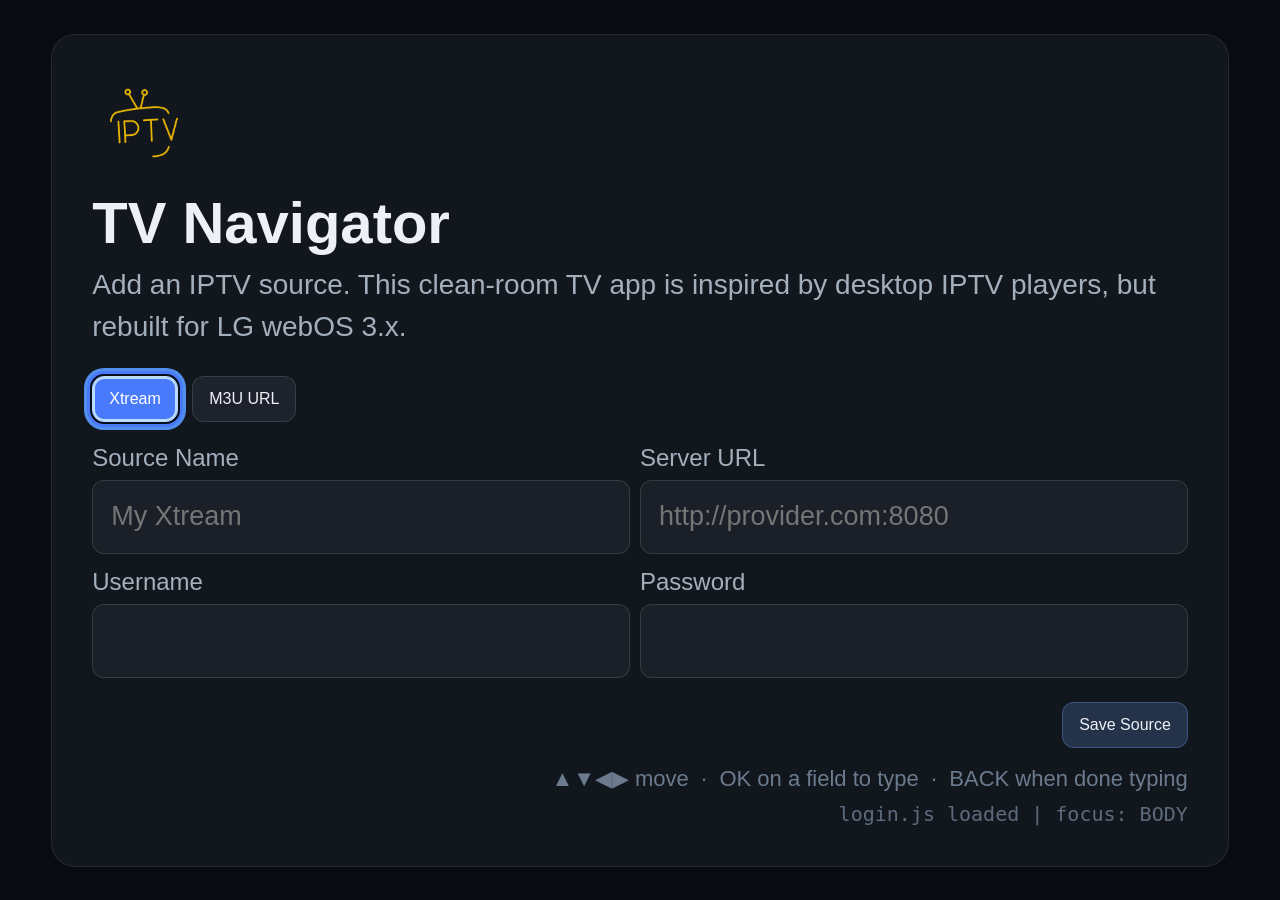
==== login.html @ 977c59f1 "Initial commit: TV Navigator - IPTV player for LG webOS TVs" ====
<!doctype html>
<html lang="en">
  <head>
    <meta charset="UTF-8" />
    <meta name="viewport" content="width=device-width, initial-scale=1" />
    <title>TV Navigator – Add Source</title>
    <link rel="stylesheet" href="style.css" />
    <script>
      // Runs before every other script: any load/parse/runtime error becomes
      // visible on the TV instead of failing silently.
      window.onerror = function (msg, src, line) {
        try {
          var b = document.getElementById("lp-diag");
          if (b) {
            b.style.color = "#ff9aa2";
            b.textContent =
              "JS ERROR: " +
              msg +
              " @ " +
              String(src).split("/").pop() +
              ":" +
              line;
          }
        } catch (e) {}
        return false;
      };
    </script>
    <script src="polyfills.js"></script>
    <style>
      /* ── login page layout ─────────────────────────────────── */
      html,
      body {
        margin: 0;
        padding: 0;
        width: 100%;
        height: 100%;
        background: #080b10;
        overflow: hidden;
      }
      #login-page {
        display: -webkit-box;
        display: -webkit-flex;
        display: flex;
        -webkit-box-align: center;
        -webkit-align-items: center;
        align-items: center;
        -webkit-box-pack: center;
        -webkit-justify-content: center;
        justify-content: center;
        width: 100%;
        height: 100%;
      }
      #login-card {
        width: 1340px;
        max-width: 92vw;
        background: rgba(19, 24, 31, 0.98);
        border: 1px solid rgba(255, 255, 255, 0.08);
        border-radius: 24px;
        padding: 36px 40px 40px;
      }
      .lp-head {
        margin-bottom: 28px;
      }
      .lp-head h1 {
        margin: 14px 0 8px;
        font-size: 58px;
        color: #edf1f7;
      }
      .lp-head p {
        margin: 0;
        color: #a4afbc;
        font-size: 28px;
        line-height: 1.5;
      }
      .lp-tabs {
        margin-bottom: 22px;
      }
      .lp-fields {
        margin-bottom: 24px;
      }
      .lp-error {
        display: none;
        margin-bottom: 16px;
        border-radius: 12px;
        padding: 14px 18px;
        background: rgba(166, 44, 56, 0.16);
        color: #f5aab1;
        font-size: 26px;
      }
      .lp-error.show {
        display: block;
      }
      .lp-actions {
        display: -webkit-box;
        display: -webkit-flex;
        display: flex;
        -webkit-box-pack: end;
        -webkit-justify-content: flex-end;
        justify-content: flex-end;
        margin-top: 8px;
      }
      /* field layout identical to the main app modal */
      .lp-field-row {
        display: -webkit-box;
        display: -webkit-flex;
        display: flex;
        margin-bottom: 14px;
      }
      .lp-field {
        width: 50%;
        padding-right: 10px;
        -webkit-box-sizing: border-box;
        box-sizing: border-box;
      }
      .lp-field:last-child {
        padding-right: 0;
      }
      .lp-field-wide {
        width: 100%;
        padding-right: 0;
      }
      .lp-field label {
        display: block;
        margin-bottom: 8px;
        color: #a4afbc;
        font-size: 24px;
      }
      .lp-field input {
        width: 100%;
        height: 74px;
        border-radius: 12px;
        border: 1px solid rgba(255, 255, 255, 0.12);
        background: rgba(28, 33, 41, 0.96);
        color: #edf1f7;
        padding: 0 18px;
        font-size: 27px;
        -webkit-box-sizing: border-box;
        box-sizing: border-box;
        pointer-events: auto;
      }
      .lp-field input:focus {
        outline: 3px solid #4a7afc;
        outline-offset: 2px;
      }
      /* hidden tab blocks */
      .lp-form-block {
        display: none;
      }
      .lp-form-block.active {
        display: block;
      }
      /* focus ring on buttons (webOS 3.x needs explicit outline) */
      .tab-btn:focus,
      .btn:focus {
        outline: 3px solid #4a7afc !important;
        outline-offset: 2px !important;
      }
      /* JS-managed selection ring. The page tracks selection itself because
         DOM focus on an input opens the webOS keyboard and traps arrow keys. */
      .lp-focus {
        outline: 4px solid #4a7afc !important;
        outline-offset: 3px !important;
        box-shadow: 0 0 0 6px rgba(74, 122, 252, 0.28) !important;
      }
      button.lp-focus {
        background: #4a7afc !important;
        color: #ffffff !important;
        border-color: #4a7afc !important;
      }
      input.lp-focus {
        border-color: #4a7afc !important;
        background: rgba(40, 52, 78, 0.98) !important;
      }
      /* nav hint bar at bottom */
      #lp-hint {
        margin-top: 18px;
        font-size: 22px;
        color: #6b7a8d;
        text-align: right;
      }
      /* diagnostics readout — shows key codes / JS errors on the TV itself */
      #lp-diag {
        margin-top: 10px;
        font-size: 20px;
        color: #5d6b7d;
        text-align: right;
        font-family: monospace;
      }
    </style>
  </head>
  <body>
    <div id="login-page">
      <div id="login-card">
        <div class="lp-head">
          <div class="brand-mark">
            <img class="brand-logo" src="new-logo.png" alt="IPTV logo" />
          </div>
          <h1>TV Navigator</h1>
          <p>
            Add an IPTV source. This clean-room TV app is inspired by desktop
            IPTV players, but rebuilt for LG webOS 3.x.
          </p>
        </div>

        <div class="lp-tabs">
          <button
            id="lp-tab-xtream"
            class="tab-btn active focusable"
            type="button"
            tabindex="0"
            data-lptab="xtream"
          >
            Xtream
          </button>
          <button
            id="lp-tab-m3u"
            class="tab-btn focusable"
            type="button"
            tabindex="0"
            data-lptab="m3u"
          >
            M3U URL
          </button>
        </div>

        <div id="lp-error" class="lp-error"></div>

        <!-- Xtream fields -->
        <div id="lp-form-xtream" class="lp-form-block active lp-fields">
          <div class="lp-field-row">
            <div class="lp-field">
              <label for="lp-name">Source Name</label>
              <input
                id="lp-name"
                class="focusable"
                type="text"
                tabindex="0"
                placeholder="My Xtream"
              />
            </div>
            <div class="lp-field">
              <label for="lp-server">Server URL</label>
              <input
                id="lp-server"
                class="focusable"
                type="text"
                tabindex="0"
                placeholder="http://provider.com:8080"
              />
            </div>
          </div>
          <div class="lp-field-row">
            <div class="lp-field">
              <label for="lp-user">Username</label>
              <input id="lp-user" class="focusable" type="text" tabindex="0" />
            </div>
            <div class="lp-field">
              <label for="lp-pass">Password</label>
              <input
                id="lp-pass"
                class="focusable"
                type="password"
                tabindex="0"
              />
            </div>
          </div>
        </div>

        <!-- M3U fields -->
        <div id="lp-form-m3u" class="lp-form-block lp-fields">
          <div class="lp-field-row">
            <div class="lp-field">
              <label for="lp-m3u-name">Source Name</label>
              <input
                id="lp-m3u-name"
                class="focusable"
                type="text"
                tabindex="0"
                placeholder="Remote Playlist"
              />
            </div>
            <div class="lp-field lp-field-wide" style="width: 50%">
              <label for="lp-m3u-url">M3U URL</label>
              <input
                id="lp-m3u-url"
                class="focusable"
                type="text"
                tabindex="0"
                placeholder="https://example.com/playlist.m3u8"
              />
            </div>
          </div>
          <div class="lp-field-row">
            <div class="lp-field lp-field-wide">
              <label for="lp-m3u-ua">Custom User-Agent (optional)</label>
              <input
                id="lp-m3u-ua"
                class="focusable"
                type="text"
                tabindex="0"
                placeholder="Mozilla/5.0"
              />
            </div>
          </div>
        </div>

        <div id="lp-error2" class="lp-error"></div>

        <div class="lp-actions">
          <!-- Shown by login.js only when at least one source already exists. -->
          <button
            id="lp-cancel"
            class="btn focusable"
            type="button"
            style="display: none; margin-right: 14px"
          >
            Cancel
          </button>
          <button
            id="lp-save"
            class="btn primary focusable"
            type="button"
            tabindex="0"
          >
            Save Source
          </button>
        </div>

        <div id="lp-hint">
          ▲▼◀▶ move &nbsp;·&nbsp; OK on a field to type &nbsp;·&nbsp; BACK when
          done typing
        </div>
        <div id="lp-diag">starting…</div>
      </div>
      <!-- /login-card -->
    </div>
    <!-- /login-page -->

    <script src="login.js"></script>
  </body>
</html>
---- style.css ----
html,
body {
  margin: 0;
  padding: 0;
  width: 100%;
  height: 100%;
  max-width: 100%;
  max-height: 100%;
  overflow: hidden;
  overscroll-behavior: none;
  background: #10151d;
  color: #edf1f7;
  font-family: "Segoe UI", Arial, sans-serif;
}

* {
  -webkit-box-sizing: border-box;
  box-sizing: border-box;
}

body {
  background:
    radial-gradient(circle at 12% 15%, rgba(48, 92, 148, 0.22), transparent 25%),
    radial-gradient(circle at 80% 0%, rgba(240, 132, 42, 0.16), transparent 20%),
    linear-gradient(180deg, #141923 0%, #0f131a 100%);
}

button,
input {
  font-family: inherit;
}

.focusable:focus,
.rail-btn:focus,
.btn:focus,
.icon-btn:focus,
.source-btn:focus,
.tab-btn:focus,
.channel-card:focus,
.content-card:focus,
.category-btn:focus,
input:focus {
  outline: none;
  border-color: rgba(104, 156, 232, 0.94) !important;
  -webkit-box-shadow: 0 0 0 4px rgba(104, 156, 232, 0.22);
  box-shadow: 0 0 0 4px rgba(104, 156, 232, 0.22);
}

.hidden {
  display: none !important;
}

#app-shell {
  width: 100%;
  height: 100%;
  position: fixed;
  top: 0;
  right: 0;
  bottom: 0;
  left: 0;
  overflow: hidden;
  display: -webkit-box;
  display: -webkit-flex;
  display: flex;
}

#rail {
  width: 136px;
  background: rgba(14, 18, 24, 0.96);
  border-right: 1px solid rgba(255, 255, 255, 0.08);
  display: -webkit-box;
  display: -webkit-flex;
  display: flex;
  -webkit-box-orient: vertical;
  -webkit-flex-direction: column;
  flex-direction: column;
  -webkit-box-align: center;
  -webkit-align-items: center;
  align-items: center;
  padding: 24px 0 14px;
  -webkit-flex-shrink: 0;
  flex-shrink: 0;
  position: -webkit-sticky;
  position: sticky;
  top: 0;
  height: 100vh;
  z-index: 20;
}

.rail-brand,
.brand-mark {
  width: 104px;
  height: 104px;
  border-radius: 16px;
  background: transparent;
  border: none;
  overflow: hidden;
  display: -webkit-box;
  display: -webkit-flex;
  display: flex;
  -webkit-box-pack: center;
  -webkit-justify-content: center;
  justify-content: center;
  -webkit-box-align: center;
  -webkit-align-items: center;
  align-items: center;
}

.brand-logo {
  width: 100%;
  height: 100%;
  object-fit: contain;
  display: block;
  margin: 0 auto;
}

.rail-brand {
  margin-bottom: 16px;
}

.rail-btn {
  width: 108px;
  min-height: 96px;
  margin-bottom: 8px;
  border: 1px solid transparent;
  border-radius: 18px;
  background: transparent;
  color: #9aa2ad;
  cursor: pointer;
  display: -webkit-box;
  display: -webkit-flex;
  display: flex;
  -webkit-box-orient: vertical;
  -webkit-flex-direction: column;
  flex-direction: column;
  -webkit-box-pack: center;
  -webkit-justify-content: center;
  justify-content: center;
  -webkit-box-align: center;
  -webkit-align-items: center;
  align-items: center;
  font-size: 16px;
}

.rail-btn .ic {
  display: -webkit-box;
  display: -webkit-flex;
  display: flex;
  -webkit-box-pack: center;
  -webkit-justify-content: center;
  justify-content: center;
  -webkit-box-align: center;
  -webkit-align-items: center;
  align-items: center;
  font-size: 34px;
  line-height: 1;
  margin-bottom: 6px;
}

.ic-svg,
.icon-svg {
  display: block;
  width: 1em;
  height: 1em;
  stroke: currentColor;
  fill: none;
  stroke-width: 2;
  stroke-linecap: round;
  stroke-linejoin: round;
}

.icon-svg.icon-solid {
  fill: currentColor;
  stroke: none;
}

.rail-btn .ic .ic-svg {
  width: 34px;
  height: 34px;
}

.rail-btn.active {
  color: #f0f4fb;
  background: rgba(75, 97, 139, 0.28);
  border-color: rgba(104, 156, 232, 0.22);
}

.rail-spacer {
  -webkit-flex: 1;
  flex: 1;
}

#main {
  -webkit-flex: 1;
  flex: 1;
  min-width: 0;
  min-height: 0;
  overflow: hidden;
  display: -webkit-box;
  display: -webkit-flex;
  display: flex;
  -webkit-box-orient: vertical;
  -webkit-flex-direction: column;
  flex-direction: column;
}

#topbar {
  height: 88px;
  padding: 0 24px;
  border-bottom: 1px solid rgba(255, 255, 255, 0.08);
  background: rgba(17, 22, 29, 0.92);
  display: -webkit-box;
  display: -webkit-flex;
  display: flex;
  -webkit-box-pack: justify;
  -webkit-justify-content: space-between;
  justify-content: space-between;
  -webkit-box-align: center;
  -webkit-align-items: center;
  align-items: center;
}

.topbar-left,
.topbar-right,
.field-row,
.modal-actions,
.overlay-buttons,
.overlay-times,
.inline-player-actions,
.detail-actions,
.home-hero-row,
.stats-row {
  display: -webkit-box;
  display: -webkit-flex;
  display: flex;
  -webkit-box-align: center;
  -webkit-align-items: center;
  align-items: center;
}

.topbar-left {
  position: relative;
}

.topbar-clock {
  text-align: right;
  -webkit-box-orient: vertical;
  -webkit-box-direction: normal;
  -webkit-flex-direction: column;
  flex-direction: column;
  -webkit-box-align: end;
  -webkit-align-items: flex-end;
  align-items: flex-end;
  min-width: 250px;
}

.topbar-time-value {
  font-size: 28px;
  font-weight: 700;
  color: #eef3ff;
  line-height: 1;
  letter-spacing: 0.5px;
}

.topbar-date-value {
  margin-top: 4px;
  font-size: 14px;
  color: #aeb9c9;
}

.source-btn,
.icon-btn,
.btn,
.tab-btn,
.category-btn,
.segment-btn {
  border: 1px solid rgba(255, 255, 255, 0.12);
  background: rgba(31, 36, 45, 0.96);
  color: #edf1f7;
  border-radius: 12px;
  cursor: pointer;
}

.source-btn {
  width: 300px;
  min-width: 300px;
  height: 54px;
  padding: 0 14px;
  text-align: left;
  font-size: 17px;
}

.search-wrap {
  width: 700px;
  height: 62px;
  margin-left: 10px;
  border-radius: 12px;
  border: 2px solid rgba(255, 255, 255, 0.18);
  background: rgba(23, 27, 35, 0.96);
  display: -webkit-box;
  display: -webkit-flex;
  display: flex;
  -webkit-box-align: center;
  -webkit-align-items: center;
  align-items: center;
  padding: 0 16px;
}

.search-wrap:focus-within {
  border-color: rgba(104, 156, 232, 0.94);
  -webkit-box-shadow: 0 0 0 4px rgba(104, 156, 232, 0.22);
  box-shadow: 0 0 0 4px rgba(104, 156, 232, 0.22);
}

.search-ic {
  color: #dce8ff;
  margin-right: 14px;
  width: 34px;
  height: 100%;
  display: -webkit-box;
  display: -webkit-flex;
  display: flex;
  -webkit-box-align: center;
  -webkit-align-items: center;
  align-items: center;
  -webkit-box-pack: center;
  -webkit-justify-content: center;
  justify-content: center;
  -webkit-flex-shrink: 0;
  flex-shrink: 0;
  font-size: 34px;
  font-weight: 700;
  line-height: 1;
  -webkit-transform: translateY(-1px);
  transform: translateY(-1px);
}

.search-ic .icon-svg {
  width: 30px;
  height: 30px;
  stroke-width: 2.4;
}

#global-search {
  width: 100%;
  height: 100%;
  border: none;
  border-radius: 10px;
  background: transparent;
  color: #edf1f7;
  font-size: 26px;
  padding: 0 8px;
}

#global-search:focus {
  border-color: transparent !important;
  -webkit-box-shadow: none !important;
  box-shadow: none !important;
}

.icon-btn,
.btn,
.tab-btn,
.category-btn,
.segment-btn {
  min-height: 46px;
  padding: 0 16px;
  font-size: 16px;
  /* webOS 3.x: explicit pointer-events ensures magic-remote clicks register */
  pointer-events: auto;
  /* webOS 3.x: nav-selectable hint for spatial navigator */
  -webkit-user-select: none;
  user-select: none;
}

.icon-btn {
  min-width: 46px;
  padding: 0;
  margin-left: 10px;
}

.btn.primary,
.tab-btn.active,
.segment-btn.active {
  background: rgba(62, 88, 137, 0.42);
  border-color: rgba(104, 156, 232, 0.34);
}

.btn.danger {
  background: rgba(145, 46, 58, 0.5);
  border-color: rgba(240, 106, 120, 0.45);
  color: #ffe8eb;
}

#workspace {
  -webkit-flex: 1;
  flex: 1;
  min-height: 0;
  overflow: hidden;
  position: relative;
}

#workspace > .split-layout,
#workspace > .home-wrap,
#workspace > .empty-state,
#workspace > .status-box {
  position: absolute;
  top: 0;
  right: 0;
  bottom: 0;
  left: 0;
}

.sync-progress {
  margin: 12px 24px 0;
  padding: 14px 16px;
  border-radius: 10px;
  border: 1px solid rgba(255, 255, 255, 0.12);
  background: rgba(17, 22, 30, 0.92);
}

.sync-progress-top {
  display: -webkit-box;
  display: -webkit-flex;
  display: flex;
  -webkit-box-pack: justify;
  -webkit-justify-content: space-between;
  justify-content: space-between;
  font-size: 22px;
  color: #c3cbd8;
  margin-bottom: 6px;
}

.sync-progress-track {
  height: 12px;
  border-radius: 999px;
  background: rgba(255, 255, 255, 0.1);
  overflow: hidden;
}

.sync-progress-fill {
  height: 100%;
  width: 0%;
  background: linear-gradient(90deg, #66a8f5, #8fd67d);
}

.empty-state,
.status-box {
  height: 100%;
  display: -webkit-box;
  display: -webkit-flex;
  display: flex;
  -webkit-box-orient: vertical;
  -webkit-flex-direction: column;
  flex-direction: column;
  -webkit-box-pack: center;
  -webkit-justify-content: center;
  justify-content: center;
  -webkit-box-align: center;
  -webkit-align-items: center;
  align-items: center;
  color: #a7b2c0;
  text-align: center;
}

.empty-state p,
.status-box p {
  margin: 0;
  font-size: 28px;
  font-weight: 600;
  line-height: 1.35;
}

.empty-state h2,
.status-box h2 {
  margin: 0 0 8px;
  font-size: 32px;
  color: #eef2f7;
}

.home-wrap {
  padding: 24px;
  height: 100%;
  overflow-y: auto;
}

.home-hero-row {
  margin-bottom: 20px;
}

.hero-panel {
  width: 33%;
  margin-right: 1.5%;
  min-height: 180px;
  border-radius: 20px;
  padding: 24px;
  background: rgba(24, 30, 40, 0.96);
  border: 1px solid rgba(255, 255, 255, 0.08);
}

.hero-panel:last-child {
  margin-right: 0;
}

.hero-panel h2,
.section-title {
  margin: 0 0 8px;
}

.series-page-title {
  font-size: 36px;
  font-weight: 700;
  line-height: 1.18;
}

.hero-panel p,
.section-subtitle,
.muted {
  color: #a4afbc;
}

.stats-row {
  margin-bottom: 22px;
}

.home-top-shell {
  border-radius: 20px;
  border: 1px solid rgba(255, 255, 255, 0.08);
  background:
    linear-gradient(
      160deg,
      rgba(60, 72, 98, 0.18) 0%,
      rgba(30, 34, 47, 0.1) 38%,
      rgba(16, 20, 28, 0.08) 100%
    ),
    rgba(19, 24, 33, 0.9);
  padding: 16px;
  margin-bottom: 20px;
}

.home-top-head {
  display: -webkit-box;
  display: -webkit-flex;
  display: flex;
  -webkit-box-pack: justify;
  -webkit-justify-content: space-between;
  justify-content: space-between;
  -webkit-box-align: center;
  -webkit-align-items: center;
  align-items: center;
  margin-bottom: 14px;
}

.home-top-head-title {
  -webkit-flex: 1;
  flex: 1;
  font-size: 20px;
  font-weight: 700;
  letter-spacing: 0.4px;
  color: #edf1f7;
}

.home-top-expiry {
  display: -webkit-box;
  display: -webkit-flex;
  display: flex;
  -webkit-box-pack: justify;
  -webkit-justify-content: space-between;
  justify-content: space-between;
  -webkit-box-align: center;
  -webkit-align-items: center;
  align-items: center;
  min-width: 330px;
  margin-left: 24px;
  background: rgba(255, 255, 255, 0.06);
  border: 1px solid rgba(255, 255, 255, 0.1);
  border-radius: 10px;
  padding: 10px 16px;
  -webkit-flex-shrink: 0;
  flex-shrink: 0;
}

.home-top-expiry-label {
  font-size: 15px;
  font-weight: 600;
  color: #8a96a8;
  text-transform: uppercase;
  letter-spacing: 0.5px;
}

.home-top-expiry-value {
  font-size: 20px;
  font-weight: 700;
  color: #edf1f7;
}

.home-time-wrap {
  text-align: right;
}

.home-time-value {
  font-size: 36px;
  font-weight: 700;
  color: #f2f6ff;
  line-height: 1;
}

.home-date-value {
  margin-top: 4px;
  font-size: 14px;
  color: #adb8c7;
}

.home-top-grid {
  display: -webkit-box;
  display: -webkit-flex;
  display: flex;
}

.home-top-card {
  width: 32.2%;
  margin-right: 1.7%;
  border-radius: 16px;
  border: 1px solid rgba(255, 255, 255, 0.08);
  background: rgba(20, 25, 36, 0.86);
  padding: 10px;
}

.home-top-card:last-child {
  margin-right: 0;
}

.home-top-open {
  position: relative;
  width: 100%;
  min-height: 116px;
  border: 1px solid rgba(255, 255, 255, 0.08);
  border-radius: 12px;
  background: rgba(14, 19, 28, 0.82);
  color: #edf1f7;
  text-align: left;
  padding: 12px 68px 12px 12px;
}

.home-top-title {
  font-size: 18px;
  font-weight: 700;
  letter-spacing: 0.35px;
  color: #d7deeb;
}

.home-top-title-row {
  display: -webkit-box;
  display: -webkit-flex;
  display: flex;
  -webkit-box-align: center;
  -webkit-align-items: center;
  align-items: center;
}

.home-top-icon {
  width: 44px;
  height: 44px;
  border: none;
  background: transparent;
  margin-right: 10px;
  font-size: 30px;
  color: #dce9ff;
  line-height: 42px;
  text-align: center;
}

.home-top-icon .icon-svg {
  width: 100%;
  height: 100%;
}

.home-top-icon-right {
  position: absolute;
  right: 12px;
  top: 50%;
  width: 58px;
  height: 58px;
  margin-right: 0;
  font-size: 38px;
  line-height: 56px;
  -webkit-transform: translateY(-50%);
  transform: translateY(-50%);
}

.home-top-count {
  margin-top: 10px;
  font-size: 34px;
  font-weight: 800;
  color: #ffffff;
  line-height: 1;
}

.home-top-meta {
  margin-top: 10px;
  font-size: 13px;
  color: #9facbe;
}

.home-top-meta-ic {
  display: inline-block;
  margin-right: 6px;
  font-size: 12px;
  color: #8bb6ff;
  vertical-align: baseline;
}

.home-top-meta-ic .icon-svg {
  width: 12px;
  height: 12px;
  vertical-align: -2px;
}

.home-top-refresh {
  width: 100%;
  margin-top: 8px;
  min-height: 40px;
  font-size: 18px;
  font-weight: 700;
  display: -webkit-box;
  display: -webkit-flex;
  display: flex;
  -webkit-box-pack: center;
  -webkit-justify-content: center;
  justify-content: center;
  -webkit-box-align: center;
  -webkit-align-items: center;
  align-items: center;
}

.home-top-refresh .icon-svg,
.section-toolbar .btn .icon-svg {
  width: 16px;
  height: 16px;
}

.stat-card {
  width: 24%;
  margin-right: 1.333%;
  border-radius: 18px;
  padding: 16px;
  background: rgba(20, 26, 35, 0.92);
  border: 1px solid rgba(255, 255, 255, 0.08);
}

.stat-card:last-child {
  margin-right: 0;
}

.stat-value {
  font-size: 28px;
  font-weight: 700;
}

.shelf {
  margin-bottom: 20px;
}

.shelf-head {
  display: -webkit-box;
  display: -webkit-flex;
  display: flex;
  -webkit-box-pack: justify;
  -webkit-justify-content: space-between;
  justify-content: space-between;
  margin-bottom: 10px;
}

.shelf-row,
.episode-row {
  display: -webkit-box;
  display: -webkit-flex;
  display: flex;
  overflow-x: auto;
  padding: 12px 12px 12px;
}

.shelf-row .poster-card,
.episode-row .poster-card {
  -webkit-flex: 0;
  -webkit-flex-basis: 196px;
  flex: 0 0 196px;
  -webkit-flex-shrink: 0;
  flex-shrink: 0;
}

.shelf-row::-webkit-scrollbar,
.episode-row::-webkit-scrollbar,
.category-pane::-webkit-scrollbar,
.list-pane::-webkit-scrollbar,
.detail-pane::-webkit-scrollbar,
.modal-card::-webkit-scrollbar,
.home-wrap::-webkit-scrollbar,
.grid-pane::-webkit-scrollbar,
.source-menu::-webkit-scrollbar {
  width: 0;
  height: 0;
}

.split-layout {
  height: 100%;
  min-height: 0;
  overflow: hidden;
  display: -webkit-box;
  display: -webkit-flex;
  display: flex;
}

.category-pane {
  width: 320px;
  -webkit-flex-shrink: 0;
  flex-shrink: 0;
  min-height: 0;
  overflow: hidden;
  display: -webkit-box;
  display: -webkit-flex;
  display: flex;
  -webkit-box-orient: vertical;
  -webkit-flex-direction: column;
  flex-direction: column;
  padding: 14px 12px;
  border-right: 1px solid rgba(255, 255, 255, 0.08);
  background: rgba(19, 24, 31, 0.84);
}

/* Pane headers stay pinned; only .pane-scroll bodies move. */
.category-pane > .section-toolbar,
.list-pane > .section-toolbar,
.category-pane > .category-search-wrap {
  -webkit-flex-shrink: 0;
  flex-shrink: 0;
}

.pane-scroll {
  -webkit-box-flex: 1;
  -webkit-flex: 1 1 auto;
  flex: 1 1 auto;
  min-height: 0;
  overflow-y: auto;
  overflow-x: hidden;
  overscroll-behavior: contain;
}

.pane-scroll::-webkit-scrollbar {
  width: 0;
  height: 0;
}

.category-search-wrap {
  display: none;
  margin: 0 0 10px;
}

.category-search-input {
  width: 100%;
  height: 44px;
  border-radius: 12px;
  border: 1px solid rgba(255, 255, 255, 0.12);
  background: rgba(17, 22, 30, 0.95);
  color: #edf1f7;
  font-size: 16px;
  padding: 0 12px;
}

.list-pane {
  width: 500px;
  -webkit-flex-shrink: 0;
  flex-shrink: 0;
  min-height: 0;
  overflow: hidden;
  display: -webkit-box;
  display: -webkit-flex;
  display: flex;
  -webkit-box-orient: vertical;
  -webkit-flex-direction: column;
  flex-direction: column;
  padding: 12px;
  border-right: 1px solid rgba(255, 255, 255, 0.08);
}

.detail-pane,
.grid-pane {
  -webkit-flex: 1;
  flex: 1;
  min-width: 0;
  min-height: 0;
  overflow-y: auto;
  overscroll-behavior: contain;
  padding: 12px;
}

.detail-pane {
  background: rgba(18, 23, 30, 0.52);
  position: relative;
  display: -webkit-box;
  display: -webkit-flex;
  display: flex;
  -webkit-box-orient: vertical;
  -webkit-flex-direction: column;
  flex-direction: column;
}

/* Must stay non-sticky: sticky promotes a composited layer and webOS 3.x then
   fails to punch the hardware video plane through (black picture, audio only). */
.detail-pane .player-panel {
  position: relative;
  top: 0;
  z-index: 4;
}

/* Live pane scrolls through its own EPG panel, so it must not be a scroll
   container itself - scrolling/translucent ancestors also break the video plane. */
.detail-pane.live-detail-pane {
  overflow: visible;
  background: transparent;
}

#live-detail {
  -webkit-flex: 1;
  flex: 1;
  min-height: 0;
  display: -webkit-box;
  display: -webkit-flex;
  display: flex;
  -webkit-box-orient: vertical;
  -webkit-flex-direction: column;
  flex-direction: column;
}

#live-detail .player-panel {
  -webkit-flex-shrink: 0;
  flex-shrink: 0;
}

#live-detail .epg-panel {
  -webkit-flex: 1;
  flex: 1;
  min-height: 0;
  overflow-y: auto;
  overscroll-behavior: contain;
}

.category-btn {
  width: 100%;
  min-height: 58px;
  margin-bottom: 8px;
  padding: 0 12px;
  text-align: left;
  display: -webkit-box;
  display: -webkit-flex;
  display: flex;
  -webkit-box-pack: justify;
  -webkit-justify-content: space-between;
  justify-content: space-between;
  -webkit-box-align: center;
  -webkit-align-items: center;
  align-items: center;
}

.category-btn.active {
  background: rgba(73, 108, 170, 0.42);
  border-color: rgba(130, 180, 245, 0.75);
  -webkit-box-shadow: 0 0 0 3px rgba(130, 180, 245, 0.24);
  box-shadow: 0 0 0 3px rgba(130, 180, 245, 0.24);
}

.category-label {
  display: block;
  color: #edf1f7;
  font-size: 18px;
  padding-right: 10px;
  white-space: nowrap;
  overflow: hidden;
  text-overflow: ellipsis;
}

.category-count {
  color: #ffffff;
  font-size: 15px;
  font-weight: 700;
  -webkit-flex-shrink: 0;
  flex-shrink: 0;
}

.section-toolbar {
  display: -webkit-box;
  display: -webkit-flex;
  display: flex;
  -webkit-box-pack: justify;
  -webkit-justify-content: space-between;
  justify-content: space-between;
  -webkit-box-align: center;
  -webkit-align-items: center;
  align-items: center;
  margin-bottom: 12px;
}

.channel-card,
.content-card {
  width: 100%;
  min-height: 82px;
  margin-bottom: 10px;
  padding: 10px 12px;
  border-radius: 16px;
  border: 1px solid rgba(255, 255, 255, 0.08);
  background: rgba(25, 31, 40, 0.96);
  color: #edf1f7;
  cursor: pointer;
  text-align: left;
}

.channel-card.active,
.content-card.active {
  background: rgba(73, 108, 170, 0.42);
  border-color: rgba(130, 180, 245, 0.75);
  -webkit-box-shadow: 0 0 0 3px rgba(130, 180, 245, 0.24);
  box-shadow: 0 0 0 3px rgba(130, 180, 245, 0.24);
}

.channel-card-top,
.content-card-top,
.epg-card-top,
.source-item {
  display: -webkit-box;
  display: -webkit-flex;
  display: flex;
  -webkit-box-align: center;
  -webkit-align-items: center;
  align-items: center;
}

.source-item-main {
  -webkit-flex: 1;
  flex: 1;
  min-width: 0;
}

.source-item-actions {
  display: -webkit-box;
  display: -webkit-flex;
  display: flex;
  -webkit-flex-shrink: 0;
  flex-shrink: 0;
  margin-left: 12px;
}

.source-item-actions .btn {
  margin-left: 8px;
}

.logo-box {
  position: relative;
  width: 58px;
  height: 58px;
  margin-right: 14px;
  border-radius: 12px;
  background: rgba(14, 20, 30, 0.82);
  overflow: hidden;
  display: -webkit-box;
  display: -webkit-flex;
  display: flex;
  -webkit-box-align: center;
  -webkit-align-items: center;
  align-items: center;
  -webkit-box-pack: center;
  -webkit-justify-content: center;
  justify-content: center;
  padding: 0;
  -webkit-flex-shrink: 0;
  flex-shrink: 0;
}

.logo-box img {
  position: relative;
  z-index: 1;
  width: 100%;
  height: 100%;
  object-fit: contain;
  object-position: center center;
  display: block;
}

.logo-fallback {
  position: absolute;
  color: #dce7f5;
  font-size: 20px;
  font-weight: 700;
  letter-spacing: 1px;
}

.card-main {
  -webkit-flex: 1;
  flex: 1;
  min-width: 0;
}

.card-title {
  font-size: 24px;
  font-weight: 600;
  white-space: nowrap;
  overflow: hidden;
  text-overflow: ellipsis;
}

.card-subtitle,
.epg-meta,
.source-subline,
.inline-meta,
.overlay-status,
.section-count {
  color: #a4afbc;
  font-size: 16px;
}

.card-subtitle,
.poster-meta {
  display: none;
}

.progress-track {
  height: 5px;
  margin-top: 8px;
  border-radius: 999px;
  background: rgba(255, 255, 255, 0.08);
  overflow: hidden;
}

.progress-fill,
.overlay-progress-fill {
  height: 100%;
  background: linear-gradient(90deg, #69a4f2, #8f6cf6);
}

.player-panel,
.detail-card,
.epg-panel {
  border-radius: 18px;
  border: 1px solid rgba(255, 255, 255, 0.08);
  background: rgba(26, 32, 40, 0.94);
}

/* No rounding/clipping/translucency around the inline video: webOS composites it
   on a hardware plane and any clip or non-opaque ancestor yields a black frame. */
.player-panel {
  overflow: visible;
  margin-bottom: 12px;
  border-radius: 0;
  background: #000;
}

.inline-video-wrap {
  position: relative;
  height: 440px;
  overflow: visible;
  border-radius: 0;
  background: #000;
}

.inline-video-wrap video,
#overlay-video {
  display: block;
  width: 100%;
  height: 100%;
  border-radius: 0;
  background: transparent;
  -webkit-transform: none;
  transform: none;
}

.inline-video-empty {
  position: absolute;
  top: 0;
  right: 0;
  bottom: 0;
  left: 0;
  display: -webkit-box;
  display: -webkit-flex;
  display: flex;
  -webkit-box-orient: vertical;
  -webkit-flex-direction: column;
  flex-direction: column;
  -webkit-box-pack: center;
  -webkit-justify-content: center;
  justify-content: center;
  -webkit-box-align: center;
  -webkit-align-items: center;
  align-items: center;
  background: linear-gradient(180deg, rgba(9, 13, 18, 0.42), rgba(10, 12, 18, 0.82));
  color: #a7b2c0;
}

.inline-video-empty p {
  margin: 0;
  font-size: 32px;
  font-weight: 700;
  line-height: 1.3;
}

.inline-overlay-controls {
  position: absolute;
  left: 14px;
  right: 14px;
  bottom: 14px;
  display: -webkit-box;
  display: -webkit-flex;
  display: flex;
  gap: 10px;
  z-index: 4;
}

.inline-overlay-controls .btn.icon-only {
  min-width: 62px;
  height: 48px;
  padding: 0;
  font-size: 21px;
  border-radius: 10px;
  background: rgba(17, 24, 34, 0.9);
}

.inline-overlay-controls .btn.icon-only .icon-svg {
  width: 22px;
  height: 22px;
  margin: 0 auto;
}

.inline-player-bar,
.detail-card,
.epg-panel,
.modal-card,
.overlay-controls {
  padding: 14px;
}

.inline-player-bar h2,
.detail-card h2,
.epg-panel h2 {
  margin: 0 0 6px;
}

.inline-player-actions .btn,
.detail-actions .btn {
  margin-right: 10px;
}

.inline-player-actions .btn:last-child,
.detail-actions .btn:last-child {
  margin-right: 0;
}

.settings-page {
  display: -webkit-box;
  display: -webkit-flex;
  display: flex;
  -webkit-flex-wrap: wrap;
  flex-wrap: wrap;
  -webkit-align-content: flex-start;
  align-content: flex-start;
}

.settings-page .detail-card {
  width: 48%;
  min-height: 0;
  margin-bottom: 18px;
}

.settings-page .detail-card:first-child {
  width: 100%;
  margin-right: 0;
}

.settings-page .detail-card:nth-child(even) {
  margin-right: 4%;
}

.settings-page .detail-actions {
  -webkit-flex-wrap: wrap;
  flex-wrap: wrap;
}

.settings-page .settings-input-label {
  width: 100%;
}

.settings-page .settings-text-input {
  width: 100%;
}

.settings-radio-group {
  margin-top: 14px;
  display: -webkit-box;
  display: -webkit-flex;
  display: flex;
  -webkit-box-orient: vertical;
  -webkit-box-direction: normal;
  -webkit-flex-direction: column;
  flex-direction: column;
  -webkit-flex-wrap: wrap;
  flex-wrap: wrap;
  gap: 10px;
}

.settings-radio-option {
  display: -webkit-box;
  display: -webkit-flex;
  display: flex;
  -webkit-box-align: center;
  -webkit-align-items: center;
  align-items: center;
  min-height: 76px;
  padding: 0 20px;
  border-radius: 10px;
  border: 2px solid rgba(255, 255, 255, 0.14);
  background: rgba(23, 30, 40, 0.9);
  cursor: pointer;
  width: 100%;
  font-size: 23px;
  font-weight: 600;
}

.settings-radio-option input {
  position: absolute;
  opacity: 0;
  width: 0;
  height: 0;
  pointer-events: none;
}

.settings-radio-dot {
  position: relative;
  -webkit-box-ordinal-group: 3;
  -webkit-order: 2;
  order: 2;
  width: 64px;
  height: 36px;
  margin-left: auto;
  border-radius: 999px;
  border: none;
  background: rgba(157, 172, 196, 0.35);
  -webkit-flex-shrink: 0;
  flex-shrink: 0;
}

.settings-radio-dot:after {
  position: absolute;
  top: 4px;
  left: 4px;
  width: 28px;
  height: 28px;
  border-radius: 999px;
  background: #ffffff;
  content: "";
  -webkit-transition: left 160ms ease;
  transition: left 160ms ease;
}

.settings-radio-option input:checked + .settings-radio-dot {
  background: #4f9ff3;
}

.settings-radio-option input:checked + .settings-radio-dot:after {
  left: 32px;
}

.epg-card {
  border-radius: 16px;
  border: 1px solid rgba(255, 255, 255, 0.08);
  background: rgba(21, 27, 35, 0.94);
  padding: 12px;
  margin-bottom: 10px;
}

.epg-card.live-now {
  background: rgba(60, 84, 135, 0.26);
  border-color: rgba(104, 156, 232, 0.24);
}

.pill-live {
  display: inline-block;
  padding: 2px 8px;
  border-radius: 999px;
  background: rgba(243, 87, 99, 0.18);
  color: #f79aa3;
  font-size: 11px;
  margin-left: 8px;
}

.grid-wrap {
  display: -webkit-box;
  display: -webkit-flex;
  display: flex;
  -webkit-flex-wrap: wrap;
  flex-wrap: wrap;
}

.poster-card {
  width: 196px;
  min-height: 352px;
  margin-right: 12px;
  margin-bottom: 12px;
  border-radius: 0;
  padding: 0;
  border: 1px solid rgba(255, 255, 255, 0.08);
  background: linear-gradient(180deg, rgba(24, 30, 40, 0.96) 0%, rgba(21, 26, 35, 0.96) 100%);
  overflow: hidden;
  -webkit-flex-shrink: 0;
  flex-shrink: 0;
}

.poster-card .poster {
  height: 264px;
  background: rgba(20, 26, 35, 0.95);
  overflow: hidden;
  position: relative;
}

.poster-card:not(.poster-card--live) .poster {
  display: -webkit-box;
  display: -webkit-flex;
  display: flex;
  -webkit-box-pack: center;
  -webkit-justify-content: center;
  justify-content: center;
  -webkit-box-align: center;
  -webkit-align-items: center;
  align-items: center;
  padding: 0;
  background: rgba(20, 26, 35, 0.95);
}

.poster-badge {
  position: absolute;
  z-index: 2;
  left: 10px;
  top: 10px;
  padding: 4px 8px;
  border-radius: 999px;
  background: rgba(8, 14, 22, 0.84);
  color: #ffffff;
  font-size: 12px;
  font-weight: 700;
}

.poster-badge--favorite {
  background: rgba(242, 168, 54, 0.94);
  color: #11161d;
}

.poster-badge--resume {
  top: 42px;
  background: rgba(104, 156, 232, 0.94);
}

.poster-badge--rating {
  left: auto;
  right: 10px;
  top: 10px;
  background: rgba(13, 20, 30, 0.9);
  color: #ffd569;
}

.poster-card:not(.poster-card--live) .poster img {
  width: 100%;
  height: 100%;
  display: block;
  -webkit-object-fit: contain;
  object-fit: contain;
  -webkit-object-position: center top;
  object-position: center top;
  background: #080b12;
}

.poster-card--live .poster {
  display: -webkit-box;
  display: -webkit-flex;
  display: flex;
  -webkit-box-pack: center;
  -webkit-justify-content: center;
  justify-content: center;
  -webkit-box-align: center;
  -webkit-align-items: center;
  align-items: center;
  padding: 12px;
  background: rgba(20, 26, 35, 0.95);
}

.poster-card--live .poster img {
  width: 100%;
  height: 100%;
  display: block;
  -webkit-object-fit: contain;
  object-fit: contain;
  -webkit-object-position: center top;
  object-position: center top;
}

.poster-card--title-overlay .poster {
  height: 350px;
}

.poster-card--title-overlay .poster img {
  object-fit: contain;
  background: #080b12;
}

.poster-title-overlay {
  position: absolute;
  right: 0;
  bottom: 0;
  left: 0;
  min-height: 68px;
  padding: 12px 12px 10px;
  background: rgba(0, 0, 0, 0.16);
  color: #ffffff;
  font-size: 18px;
  font-weight: 700;
  line-height: 1.28;
  text-align: left;
  text-shadow: 0 1px 3px #000000;
}

.poster-card .poster-body {
  padding: 10px 10px 12px;
  min-height: 86px;
}

.poster-title {
  font-size: 16px;
  line-height: 1.34;
  min-height: 43px;
  max-height: 43px;
  overflow: hidden;
  display: -webkit-box;
  -webkit-line-clamp: 2;
  -webkit-box-orient: vertical;
}

.poster-meta {
  margin-top: 6px;
  font-size: 12px;
  line-height: 1.35;
  min-height: 32px;
  max-height: 32px;
  overflow: hidden;
  display: -webkit-box;
  -webkit-line-clamp: 2;
  -webkit-box-orient: vertical;
  color: #9fa9b5;
}

body.tvn-density-premium .shelf-row .poster-card,
body.tvn-density-premium .episode-row .poster-card {
  -webkit-flex-basis: 220px;
  flex-basis: 220px;
}

body.tvn-density-premium .poster-card {
  width: 220px;
  min-height: 398px;
  margin-right: 14px;
  margin-bottom: 14px;
  border-radius: 0;
}

body.tvn-density-premium .poster-card .poster {
  height: 298px;
}

body.tvn-density-premium .poster-card--title-overlay .poster {
  height: 396px;
}

body.tvn-density-premium .poster-card .poster-body {
  padding: 12px;
  min-height: 96px;
}

body.tvn-density-premium .poster-title {
  font-size: 18px;
  line-height: 1.32;
  min-height: 48px;
  max-height: 48px;
}

body.tvn-density-premium .poster-meta {
  margin-top: 8px;
  font-size: 13px;
  min-height: 35px;
  max-height: 35px;
}

body.tvn-density-premium .poster-card--live .poster {
  padding: 14px;
}

.modal {
  position: fixed;
  top: 0;
  right: 0;
  bottom: 0;
  left: 0;
  display: none;
  z-index: 500;
  background: rgba(8, 11, 16, 0.86);
  -webkit-box-pack: center;
  -webkit-justify-content: center;
  justify-content: center;
  -webkit-box-align: center;
  -webkit-align-items: center;
  align-items: center;
}

.modal.open {
  display: -webkit-box;
  display: -webkit-flex;
  display: flex;
}

.movie-detail-modal {
  z-index: 650;
  background: #0b0d11;
}

.movie-detail-shell {
  position: relative;
  width: 100%;
  height: 100%;
  overflow-y: auto;
  color: #f6f9ff;
}

.mv-hero {
  position: absolute;
  top: 0;
  right: 0;
  left: 0;
  height: 620px;
  overflow: hidden;
  background: #10141b;
}

.mv-hero img {
  display: block;
  width: 100%;
  height: 100%;
  object-fit: cover;
  object-position: center 28%;
}

.mv-hero-fade,
.mv-hero-fade-left {
  position: absolute;
  top: 0;
  right: 0;
  bottom: 0;
  left: 0;
}

.mv-hero-fade {
  background: linear-gradient(
    to bottom,
    rgba(11, 13, 17, 0.35) 0%,
    rgba(11, 13, 17, 0.72) 45%,
    rgba(11, 13, 17, 0.96) 82%,
    #0b0d11 100%
  );
}

.mv-hero-fade-left {
  background: linear-gradient(
    to right,
    #0b0d11 0%,
    rgba(11, 13, 17, 0.86) 32%,
    rgba(11, 13, 17, 0.1) 78%,
    rgba(11, 13, 17, 0) 100%
  );
}

.mv-body {
  position: relative;
  padding: 34px 60px 60px;
}

.mv-back {
  width: 68px;
  height: 68px;
  margin-bottom: 34px;
  padding: 0;
  border: 1px solid rgba(255, 255, 255, 0.14);
  border-radius: 999px;
  background: rgba(20, 25, 34, 0.72);
  color: #f6f9ff;
  cursor: pointer;
  display: -webkit-box;
  display: -webkit-flex;
  display: flex;
  -webkit-box-align: center;
  -webkit-align-items: center;
  align-items: center;
  -webkit-box-pack: center;
  -webkit-justify-content: center;
  justify-content: center;
}

.mv-back .icon-svg {
  width: 30px;
  height: 30px;
}

.mv-main {
  display: -webkit-box;
  display: -webkit-flex;
  display: flex;
  -webkit-align-items: flex-start;
  align-items: flex-start;
}

.mv-poster-col {
  width: 250px;
  -webkit-flex-shrink: 0;
  flex-shrink: 0;
  margin-right: 46px;
}

.mv-poster {
  width: 250px;
  height: 370px;
  overflow: hidden;
  border-radius: 14px;
  background: #080b12;
  box-shadow: 0 18px 44px rgba(0, 0, 0, 0.55);
}

.mv-poster img,
.movie-detail-poster-empty {
  display: block;
  width: 100%;
  height: 100%;
  object-fit: cover;
}

.movie-detail-poster-empty {
  display: -webkit-box;
  display: -webkit-flex;
  display: flex;
  -webkit-box-align: center;
  -webkit-align-items: center;
  align-items: center;
  -webkit-box-pack: center;
  -webkit-justify-content: center;
  justify-content: center;
  color: #aeb9c9;
}

.movie-detail-rating {
  margin-top: 16px;
  font-size: 20px;
  font-weight: 700;
  color: #f6f9ff;
  text-align: center;
}

.movie-stars {
  display: block;
  color: #ffd569;
  font-size: 30px;
  letter-spacing: 4px;
  text-align: center;
}

.mv-content {
  -webkit-flex: 1;
  flex: 1;
  min-width: 0;
  padding-top: 6px;
}

.mv-title {
  margin: 0 0 20px;
  font-size: 62px;
  font-weight: 700;
  line-height: 1.06;
  letter-spacing: -0.5px;
}

.mv-chips {
  margin-bottom: 22px;
}

.mv-chip {
  display: inline-block;
  margin: 0 10px 10px 0;
  padding: 9px 18px;
  border: 1px solid rgba(255, 255, 255, 0.13);
  border-radius: 10px;
  background: rgba(255, 255, 255, 0.06);
  color: #dbe3ee;
  font-size: 20px;
  line-height: 1.15;
  white-space: nowrap;
}

.mv-chip-star {
  border-color: rgba(255, 213, 105, 0.42);
  background: rgba(255, 213, 105, 0.12);
  color: #ffd569;
  font-weight: 700;
}

.mv-plot {
  max-width: 1000px;
  margin: 0 0 26px;
  color: #aab4c2;
  font-size: 22px;
  line-height: 1.5;
}

.mv-meta {
  display: -webkit-box;
  display: -webkit-flex;
  display: flex;
  -webkit-flex-wrap: wrap;
  flex-wrap: wrap;
  margin-bottom: 32px;
}

.mv-meta-item {
  max-width: 520px;
  margin: 0 60px 14px 0;
}

.mv-meta-item span {
  display: block;
  margin-bottom: 6px;
  color: #7f8a99;
  font-size: 17px;
}

.mv-meta-item b {
  display: block;
  font-size: 21px;
  font-weight: 600;
  line-height: 1.3;
}

.mv-actions {
  display: -webkit-box;
  display: -webkit-flex;
  display: flex;
  -webkit-flex-wrap: wrap;
  flex-wrap: wrap;
  -webkit-box-align: center;
  -webkit-align-items: center;
  align-items: center;
  margin-bottom: 34px;
}

.mv-btn {
  position: relative;
  display: -webkit-inline-box;
  display: -webkit-inline-flex;
  display: inline-flex;
  -webkit-box-align: center;
  -webkit-align-items: center;
  align-items: center;
  -webkit-box-pack: center;
  -webkit-justify-content: center;
  justify-content: center;
  min-width: 210px;
  height: 76px;
  margin: 0 18px 14px 0;
  padding: 0 30px;
  border: 0;
  border-radius: 12px;
  font-size: 24px;
  font-weight: 700;
  line-height: 1;
  cursor: pointer;
}

.mv-btn .icon-svg {
  width: 26px;
  height: 26px;
  margin-right: 14px;
  -webkit-flex-shrink: 0;
  flex-shrink: 0;
}

#movie-detail-favorite .icon-svg.icon-solid {
  color: #ffd569;
}

.mv-btn-light {
  background: #ffffff;
  color: #10141c;
}

.mv-progress {
  position: absolute;
  right: 10px;
  bottom: 8px;
  left: 10px;
  height: 4px;
  overflow: hidden;
  border-radius: 3px;
  background: rgba(16, 20, 28, 0.22);
}

.mv-progress b {
  display: block;
  height: 100%;
  background: #e5484d;
}

.mv-btn-dim {
  background: rgba(255, 255, 255, 0.14);
  color: #f2f6fc;
}

.mv-btn-accent {
  background: #2f7ee0;
  color: #ffffff;
}

.movie-detail-cast h2 {
  margin: 0 0 10px;
  font-size: 26px;
  font-weight: 700;
}

.movie-cast-row {
  display: -webkit-box;
  display: -webkit-flex;
  display: flex;
  overflow-x: auto;
  padding: 8px 8px 12px;
}

.movie-cast-person {
  width: 116px;
  margin-right: 18px;
  -webkit-flex-shrink: 0;
  flex-shrink: 0;
  color: #eaf1fa;
  font-size: 16px;
  line-height: 1.25;
  text-align: center;
}

.movie-cast-photo {
  position: relative;
  width: 88px;
  height: 88px;
  margin: 0 auto 8px;
  overflow: hidden;
  border: 2px solid rgba(158, 228, 255, 0.58);
  border-radius: 999px;
  background: #17254a;
  display: -webkit-box;
  display: -webkit-flex;
  display: flex;
  -webkit-box-align: center;
  -webkit-align-items: center;
  align-items: center;
  -webkit-box-pack: center;
  -webkit-justify-content: center;
  justify-content: center;
  font-size: 34px;
  font-weight: 700;
}

.movie-cast-photo img {
  position: absolute;
  top: 0;
  right: 0;
  bottom: 0;
  left: 0;
  width: 100%;
  height: 100%;
  object-fit: cover;
}

.modal-card {
  width: 1440px;
  max-width: 92%;
  max-height: 92%;
  /* overflow-y:auto lets webOS 3.x scroll container steal arrow keys; use visible instead */
  overflow-y: visible;
  overflow-x: visible;
  border-radius: 24px;
  background: rgba(19, 24, 31, 0.98);
  border: 1px solid rgba(255, 255, 255, 0.08);
  padding: 22px;
}

.confirm-card {
  width: 760px;
  max-width: 84%;
  padding: 30px;
}

.confirm-card h2 {
  margin: 0;
  font-size: 44px;
}

.confirm-card p {
  margin-top: 14px;
  font-size: 24px;
  line-height: 1.45;
}

.confirm-actions {
  margin-top: 24px;
}

.source-card-head h1 {
  margin: 12px 0 8px;
  font-size: 58px;
}

.source-card-head p {
  margin: 0;
  color: #a4afbc;
  line-height: 1.5;
  font-size: 28px;
}

.modal-tabs {
  margin-top: 22px;
  margin-bottom: 18px;
}

.tab-btn {
  margin-right: 10px;
}

.source-form-block {
  display: none;
}

.source-form-block.active {
  display: block;
}

.field-row {
  margin-bottom: 14px;
}

.field {
  width: 50%;
  padding-right: 10px;
}

.field:last-child {
  padding-right: 0;
}

.field-wide {
  width: 100%;
}

.field label {
  display: block;
  margin-bottom: 8px;
  color: #a4afbc;
  font-size: 24px;
}

.field input {
  width: 100%;
  height: 74px;
  border-radius: 12px;
  border: 1px solid rgba(255, 255, 255, 0.12);
  background: rgba(28, 33, 41, 0.96);
  color: #edf1f7;
  padding: 0 18px;
  font-size: 27px;
}

.modal-actions {
  margin-top: 20px;
  -webkit-box-pack: end;
  -webkit-justify-content: flex-end;
  justify-content: flex-end;
}

.modal-actions .btn {
  margin-left: 10px;
}

.source-error {
  display: none;
  margin-bottom: 14px;
  border-radius: 12px;
  padding: 12px;
  background: rgba(166, 44, 56, 0.16);
  color: #f5aab1;
}

.source-error.show {
  display: block;
}

.source-menu {
  position: absolute;
  top: 56px;
  left: 0;
  width: 300px;
  max-height: 360px;
  overflow-y: auto;
  display: none;
  z-index: 300;
  border-radius: 18px;
  border: 1px solid rgba(123, 161, 224, 0.22);
  background: rgba(14, 19, 27, 0.98);
  -webkit-box-shadow: 0 14px 34px rgba(0, 0, 0, 0.45);
  box-shadow: 0 14px 34px rgba(0, 0, 0, 0.45);
  padding: 10px;
}

.source-menu.open {
  display: block;
}

.source-item {
  width: 100%;
  padding: 10px 12px;
  margin-bottom: 10px;
  border-radius: 14px;
  border: 1px solid rgba(255, 255, 255, 0.08);
  background: rgba(30, 36, 46, 0.96);
  color: #edf1f7;
  text-align: left;
}

.source-item.active {
  background: rgba(62, 88, 137, 0.34);
}

.source-item:last-child {
  margin-bottom: 0;
}

.source-subline {
  display: block;
  margin-top: 5px;
}

.source-menu .source-item {
  display: -webkit-box;
  display: -webkit-flex;
  display: flex;
  -webkit-box-orient: vertical;
  -webkit-box-direction: normal;
  -webkit-flex-direction: column;
  flex-direction: column;
  -webkit-box-align: start;
  -webkit-align-items: flex-start;
  align-items: flex-start;
}

.source-menu .source-item .source-item-main {
  width: 100%;
  display: -webkit-box;
  display: -webkit-flex;
  display: flex;
  -webkit-box-pack: justify;
  -webkit-justify-content: space-between;
  justify-content: space-between;
  -webkit-box-align: center;
  -webkit-align-items: center;
  align-items: center;
  gap: 10px;
}

.source-menu .source-title {
  display: block;
  -webkit-flex: 1;
  flex: 1;
  min-width: 0;
  font-size: 18px;
  line-height: 1.24;
  font-weight: 600;
  color: #f2f6ff;
  white-space: nowrap;
  overflow: hidden;
  text-overflow: ellipsis;
}

.source-menu .source-subline {
  display: inline-block;
  margin-top: 0;
  -webkit-flex-shrink: 0;
  flex-shrink: 0;
  font-size: 13px;
  line-height: 1.3;
  color: #acb9ce;
  letter-spacing: 0.2px;
  text-align: right;
}

.overlay-player {
  position: fixed;
  top: 0;
  right: 0;
  bottom: 0;
  left: 0;
  display: none;
  z-index: 420;
  background: #000;
}

.overlay-player.open {
  display: block;
}

.overlay-head {
  position: absolute;
  top: 24px;
  left: 30px;
  right: 30px;
  opacity: 1;
  visibility: visible;
  -webkit-transition: opacity 220ms ease;
  transition: opacity 220ms ease;
}

#overlay-title {
  font-size: 38px;
  font-weight: 700;
}

#overlay-subtitle {
  margin-top: 6px;
  color: #adb7c4;
  font-size: 20px;
}

.overlay-status {
  position: absolute;
  top: 50%;
  left: 50%;
  -webkit-transform: translate(-50%, -50%);
  transform: translate(-50%, -50%);
  font-size: 36px;
  font-weight: 700;
  white-space: nowrap;
}

/* Netflix-style subtitle caption overlay */
.overlay-caption {
  position: absolute;
  bottom: 148px;
  left: 0;
  right: 0;
  text-align: center;
  pointer-events: none;
  z-index: 6;
  padding: 0 8%;
}

.overlay-caption-inner {
  display: inline;
  background: rgba(8, 8, 8, 0.78);
  color: #ffffff;
  font-size: 34px;
  font-weight: 600;
  line-height: 1.65;
  padding: 5px 14px;
  border-radius: 4px;
  white-space: pre-wrap;
  -webkit-box-decoration-break: clone;
  box-decoration-break: clone;
  letter-spacing: 0.01em;
}

/* Settings text input for API key */
.settings-input-label {
  display: block;
  font-size: 14px;
  color: #8a96a8;
  margin-bottom: 8px;
  font-weight: 500;
  text-transform: uppercase;
  letter-spacing: 0.4px;
}

.settings-text-input {
  width: 100%;
  max-width: 600px;
  background: rgba(255, 255, 255, 0.06);
  border: 1px solid rgba(255, 255, 255, 0.15);
  border-radius: 10px;
  color: #edf1f7;
  font-size: 18px;
  padding: 12px 16px;
  outline: none;
  -webkit-box-sizing: border-box;
  box-sizing: border-box;
}

.settings-text-input:focus {
  border-color: #5b8dee;
  background: rgba(91, 141, 238, 0.1);
}

.overlay-controls {
  position: absolute;
  left: 0;
  right: 0;
  bottom: 0;
  opacity: 1;
  visibility: visible;
  -webkit-transition: opacity 220ms ease;
  transition: opacity 220ms ease;
  background: linear-gradient(
    180deg,
    rgba(0, 0, 0, 0) 0%,
    rgba(7, 10, 15, 0.94) 34%,
    rgba(7, 10, 15, 0.98) 100%
  );
}

.overlay-progress {
  height: 6px;
  border-radius: 999px;
  background: rgba(255, 255, 255, 0.12);
  overflow: hidden;
}

.overlay-times {
  margin: 8px 0 12px;
  font-size: 20px;
}

.overlay-buttons .btn {
  margin-right: 10px;
}

.overlay-buttons .btn.icon-only {
  min-width: 84px;
  height: 56px;
  padding: 0;
  font-size: 24px;
  font-weight: 700;
  text-align: center;
}

.overlay-buttons .btn.icon-only .icon-svg {
  width: 24px;
  height: 24px;
  margin: 0 auto;
}

.overlay-buttons .btn.icon-only.subtitle-enabled {
  color: #07131b;
  border-color: #62d7f5;
  background: #62d7f5;
  -webkit-box-shadow: 0 0 0 3px rgba(98, 215, 245, 0.26);
  box-shadow: 0 0 0 3px rgba(98, 215, 245, 0.26);
}

.overlay-hint {
  margin-top: 10px;
  color: #adb7c4;
  font-size: 18px;
}

body.tvn-theme-light {
  background:
    radial-gradient(circle at 12% 15%, rgba(101, 146, 204, 0.15), transparent 28%),
    radial-gradient(circle at 80% 0%, rgba(255, 176, 95, 0.15), transparent 24%),
    linear-gradient(180deg, #f4f7fb 0%, #eaf0f7 100%);
  color: #1d2837;
}

body.tvn-theme-light #rail {
  background: rgba(239, 245, 252, 0.98);
  border-right-color: rgba(61, 89, 127, 0.2);
}

body.tvn-theme-light #topbar {
  border-bottom-color: rgba(61, 89, 127, 0.18);
  background: rgba(244, 248, 253, 0.96);
}

body.tvn-theme-light .topbar-time-value,
body.tvn-theme-light #overlay-title,
body.tvn-theme-light .home-top-count,
body.tvn-theme-light .stat-value,
body.tvn-theme-light .source-menu .source-title {
  color: #17314f;
}

body.tvn-theme-light .topbar-date-value,
body.tvn-theme-light .source-subline,
body.tvn-theme-light .muted,
body.tvn-theme-light .section-count,
body.tvn-theme-light .home-date-value,
body.tvn-theme-light .home-top-meta,
body.tvn-theme-light .epg-meta,
body.tvn-theme-light .overlay-hint,
body.tvn-theme-light #overlay-subtitle,
body.tvn-theme-light .source-menu .source-subline,
body.tvn-theme-light .card-subtitle,
body.tvn-theme-light .poster-meta {
  color: #4d6481;
}

body.tvn-theme-light .rail-btn {
  color: #355072;
}

body.tvn-theme-light .rail-btn.active {
  color: #17314f;
  background: rgba(87, 131, 200, 0.22);
  border-color: rgba(87, 131, 200, 0.4);
}

body.tvn-theme-light .source-btn,
body.tvn-theme-light .icon-btn,
body.tvn-theme-light .btn,
body.tvn-theme-light .tab-btn,
body.tvn-theme-light .category-btn,
body.tvn-theme-light .segment-btn,
body.tvn-theme-light .settings-radio-option {
  border-color: rgba(68, 99, 139, 0.24);
  background: rgba(244, 248, 252, 0.98);
  color: #1e2f44;
}

body.tvn-theme-light .btn.primary,
body.tvn-theme-light .tab-btn.active,
body.tvn-theme-light .segment-btn.active {
  background: rgba(88, 132, 200, 0.24);
  border-color: rgba(88, 132, 200, 0.48);
  color: #153457;
}

body.tvn-theme-light .home-top-shell,
body.tvn-theme-light .home-top-card,
body.tvn-theme-light .home-top-open,
body.tvn-theme-light .hero-panel,
body.tvn-theme-light .stat-card,
body.tvn-theme-light .player-panel,
body.tvn-theme-light .detail-card,
body.tvn-theme-light .epg-panel,
body.tvn-theme-light .source-item,
body.tvn-theme-light .channel-card,
body.tvn-theme-light .content-card,
body.tvn-theme-light .poster-card,
body.tvn-theme-light .status-box,
body.tvn-theme-light .modal-card,
body.tvn-theme-light .source-menu,
body.tvn-theme-light .category-pane,
body.tvn-theme-light .detail-pane,
body.tvn-theme-light .search-wrap,
body.tvn-theme-light .field input,
body.tvn-theme-light .category-search-input {
  border-color: rgba(68, 99, 139, 0.2);
  background: rgba(249, 252, 255, 0.96);
  color: #1d2837;
}

body.tvn-theme-light .home-top-title,
body.tvn-theme-light .category-label,
body.tvn-theme-light .card-title,
body.tvn-theme-light .poster-title,
body.tvn-theme-light .section-title,
body.tvn-theme-light .detail-card h2,
body.tvn-theme-light .epg-panel h2,
body.tvn-theme-light .player-panel h2,
body.tvn-theme-light .field label,
body.tvn-theme-light .source-card-head h1,
body.tvn-theme-light .source-card-head p,
body.tvn-theme-light .empty-state h2,
body.tvn-theme-light .status-box h2,
body.tvn-theme-light .empty-state,
body.tvn-theme-light .status-box {
  color: #1d2837;
}

body.tvn-theme-light .channel-card.active,
body.tvn-theme-light .content-card.active,
body.tvn-theme-light .source-item.active,
body.tvn-theme-light .category-btn.active,
body.tvn-theme-light .epg-card.live-now {
  background: rgba(90, 132, 200, 0.2);
  border-color: rgba(87, 131, 200, 0.45);
}

.hero-panel h2,
.section-title,
.detail-card h2,
.player-panel h2,
.epg-panel h2,
.poster-title,
.source-item,
.category-btn,
.channel-card,
.content-card,
.btn,
.icon-btn,
.tab-btn,
.source-btn,
.empty-state,
.status-box,
.muted,
.card-main,
.field label,
.modal-card,
.section-count {
  color: #edf1f7;
}

.toast {
  position: fixed;
  top: 28px;
  right: 28px;
  z-index: 550;
  min-width: 360px;
  max-width: 520px;
  padding: 20px 24px;
  border-radius: 10px;
  border: 2px solid rgba(255, 255, 255, 0.24);
  background: rgba(15, 20, 26, 0.96);
  color: #ffffff;
  font-size: 22px;
  font-weight: 700;
  display: -webkit-box;
  display: -webkit-flex;
  display: flex;
  -webkit-box-align: center;
  -webkit-align-items: center;
  align-items: center;
}

.toast-icon {
  margin-right: 14px;
  font-size: 28px;
}

.sentinel {
  min-height: 60px;
  display: -webkit-box;
  display: -webkit-flex;
  display: flex;
  -webkit-box-pack: center;
  -webkit-justify-content: center;
  justify-content: center;
  -webkit-box-align: center;
  -webkit-align-items: center;
  align-items: center;
}

.spin,
.loading-dot {
  width: 18px;
  height: 18px;
  border-radius: 50%;
  border: 2px solid rgba(255, 255, 255, 0.18);
  border-top-color: #6fa8ff;
  -webkit-animation: spin 0.8s linear infinite;
  animation: spin 0.8s linear infinite;
}

@-webkit-keyframes spin {
  to {
    -webkit-transform: rotate(360deg);
    transform: rotate(360deg);
  }
}

@keyframes spin {
  to {
    -webkit-transform: rotate(360deg);
    transform: rotate(360deg);
  }
}

/* High-contrast tuning for TV readability in light theme */
body.tvn-theme-light .focusable:focus,
body.tvn-theme-light .rail-btn:focus,
body.tvn-theme-light .btn:focus,
body.tvn-theme-light .icon-btn:focus,
body.tvn-theme-light .source-btn:focus,
body.tvn-theme-light .tab-btn:focus,
body.tvn-theme-light .channel-card:focus,
body.tvn-theme-light .content-card:focus,
body.tvn-theme-light .category-btn:focus,
body.tvn-theme-light input:focus {
  border-color: #1f4f88 !important;
  -webkit-box-shadow: 0 0 0 4px rgba(31, 79, 136, 0.22);
  box-shadow: 0 0 0 4px rgba(31, 79, 136, 0.22);
}

body.tvn-theme-light .hero-panel h2,
body.tvn-theme-light .section-title,
body.tvn-theme-light .detail-card h2,
body.tvn-theme-light .player-panel h2,
body.tvn-theme-light .epg-panel h2,
body.tvn-theme-light .poster-title,
body.tvn-theme-light .source-item,
body.tvn-theme-light .category-btn,
body.tvn-theme-light .channel-card,
body.tvn-theme-light .content-card,
body.tvn-theme-light .btn,
body.tvn-theme-light .icon-btn,
body.tvn-theme-light .tab-btn,
body.tvn-theme-light .source-btn,
body.tvn-theme-light .empty-state,
body.tvn-theme-light .status-box,
body.tvn-theme-light .muted,
body.tvn-theme-light .card-main,
body.tvn-theme-light .field label,
body.tvn-theme-light .modal-card,
body.tvn-theme-light .section-count,
body.tvn-theme-light .category-label,
body.tvn-theme-light .card-title,
body.tvn-theme-light .topbar-time-value,
body.tvn-theme-light #overlay-title,
body.tvn-theme-light .source-menu .source-title {
  color: #14283f !important;
}

body.tvn-theme-light .source-subline,
body.tvn-theme-light .topbar-date-value,
body.tvn-theme-light .home-date-value,
body.tvn-theme-light .home-top-meta,
body.tvn-theme-light .epg-meta,
body.tvn-theme-light .overlay-hint,
body.tvn-theme-light #overlay-subtitle,
body.tvn-theme-light .source-menu .source-subline,
body.tvn-theme-light .card-subtitle,
body.tvn-theme-light .poster-meta,
body.tvn-theme-light .search-ic {
  color: #2f4d72 !important;
}

body.tvn-theme-light .category-count,
body.tvn-theme-light .home-top-count,
body.tvn-theme-light .stat-value {
  color: #0f2f53 !important;
}

body.tvn-theme-light .home-top-shell,
body.tvn-theme-light .home-top-card,
body.tvn-theme-light .home-top-open,
body.tvn-theme-light .hero-panel,
body.tvn-theme-light .stat-card,
body.tvn-theme-light .player-panel,
body.tvn-theme-light .detail-card,
body.tvn-theme-light .epg-panel,
body.tvn-theme-light .source-item,
body.tvn-theme-light .channel-card,
body.tvn-theme-light .content-card,
body.tvn-theme-light .poster-card,
body.tvn-theme-light .status-box,
body.tvn-theme-light .modal-card,
body.tvn-theme-light .source-menu,
body.tvn-theme-light .category-pane,
body.tvn-theme-light .detail-pane,
body.tvn-theme-light .grid-pane,
body.tvn-theme-light .list-pane,
body.tvn-theme-light .search-wrap,
body.tvn-theme-light .field input,
body.tvn-theme-light .category-search-input,
body.tvn-theme-light .settings-radio-option,
body.tvn-theme-light .source-btn,
body.tvn-theme-light .btn,
body.tvn-theme-light .tab-btn,
body.tvn-theme-light .segment-btn,
body.tvn-theme-light .category-btn {
  border-color: rgba(37, 68, 104, 0.32) !important;
}

body.tvn-theme-light .home-top-open,
body.tvn-theme-light .source-item.active,
body.tvn-theme-light .channel-card.active,
body.tvn-theme-light .content-card.active,
body.tvn-theme-light .category-btn.active,
body.tvn-theme-light .rail-btn.active,
body.tvn-theme-light .btn.primary,
body.tvn-theme-light .tab-btn.active,
body.tvn-theme-light .segment-btn.active,
body.tvn-theme-light .epg-card.live-now {
  background: rgba(59, 113, 183, 0.24) !important;
  border-color: rgba(34, 81, 139, 0.52) !important;
}

body.tvn-theme-light .settings-radio-dot {
  border-color: rgba(31, 79, 136, 0.86);
}

body.tvn-theme-light .settings-radio-option input:checked + .settings-radio-dot {
  border-color: #1f4f88;
  background: radial-gradient(circle at center, #1f4f88 48%, transparent 49%);
}

/* OLED Neon: true black + cyan focus + orange CTA */
body.tvn-theme-oled {
  background: #000000;
  color: #ffffff;
}

body.tvn-theme-oled #rail,
body.tvn-theme-oled #topbar,
body.tvn-theme-oled .source-menu,
body.tvn-theme-oled .category-pane,
body.tvn-theme-oled .detail-pane,
body.tvn-theme-oled .grid-pane,
body.tvn-theme-oled .list-pane,
body.tvn-theme-oled .modal-card,
body.tvn-theme-oled .home-top-shell,
body.tvn-theme-oled .home-top-card,
body.tvn-theme-oled .home-top-open,
body.tvn-theme-oled .hero-panel,
body.tvn-theme-oled .stat-card,
body.tvn-theme-oled .player-panel,
body.tvn-theme-oled .detail-card,
body.tvn-theme-oled .epg-panel,
body.tvn-theme-oled .source-item,
body.tvn-theme-oled .channel-card,
body.tvn-theme-oled .content-card,
body.tvn-theme-oled .poster-card,
body.tvn-theme-oled .status-box,
body.tvn-theme-oled .search-wrap,
body.tvn-theme-oled .field input,
body.tvn-theme-oled .category-search-input,
body.tvn-theme-oled .settings-radio-option,
body.tvn-theme-oled .source-btn,
body.tvn-theme-oled .btn,
body.tvn-theme-oled .tab-btn,
body.tvn-theme-oled .segment-btn,
body.tvn-theme-oled .category-btn {
  background: rgba(0, 0, 0, 0.96) !important;
  border-color: rgba(0, 255, 255, 0.32) !important;
  color: #ffffff !important;
}

body.tvn-theme-oled .hero-panel h2,
body.tvn-theme-oled .section-title,
body.tvn-theme-oled .detail-card h2,
body.tvn-theme-oled .player-panel h2,
body.tvn-theme-oled .epg-panel h2,
body.tvn-theme-oled .poster-title,
body.tvn-theme-oled .source-item,
body.tvn-theme-oled .category-btn,
body.tvn-theme-oled .channel-card,
body.tvn-theme-oled .content-card,
body.tvn-theme-oled .btn,
body.tvn-theme-oled .icon-btn,
body.tvn-theme-oled .tab-btn,
body.tvn-theme-oled .source-btn,
body.tvn-theme-oled .empty-state,
body.tvn-theme-oled .status-box,
body.tvn-theme-oled .muted,
body.tvn-theme-oled .card-main,
body.tvn-theme-oled .field label,
body.tvn-theme-oled .modal-card,
body.tvn-theme-oled .section-count,
body.tvn-theme-oled .category-label,
body.tvn-theme-oled .card-title,
body.tvn-theme-oled .topbar-time-value,
body.tvn-theme-oled #overlay-title,
body.tvn-theme-oled .source-menu .source-title,
body.tvn-theme-oled .category-count,
body.tvn-theme-oled .home-top-count,
body.tvn-theme-oled .stat-value {
  color: #ffffff !important;
}

body.tvn-theme-oled .source-subline,
body.tvn-theme-oled .topbar-date-value,
body.tvn-theme-oled .home-date-value,
body.tvn-theme-oled .home-top-meta,
body.tvn-theme-oled .epg-meta,
body.tvn-theme-oled .overlay-hint,
body.tvn-theme-oled #overlay-subtitle,
body.tvn-theme-oled .source-menu .source-subline,
body.tvn-theme-oled .card-subtitle,
body.tvn-theme-oled .poster-meta,
body.tvn-theme-oled .search-ic,
body.tvn-theme-oled .overlay-status {
  color: #a8a8a8 !important;
}

body.tvn-theme-oled .btn.primary,
body.tvn-theme-oled .tab-btn.active,
body.tvn-theme-oled .segment-btn.active,
body.tvn-theme-oled .home-top-open,
body.tvn-theme-oled .source-item.active,
body.tvn-theme-oled .channel-card.active,
body.tvn-theme-oled .content-card.active,
body.tvn-theme-oled .category-btn.active,
body.tvn-theme-oled .rail-btn.active,
body.tvn-theme-oled .epg-card.live-now {
  background: rgba(0, 255, 255, 0.14) !important;
  border-color: rgba(0, 255, 255, 0.72) !important;
}

body.tvn-theme-oled .home-top-refresh,
body.tvn-theme-oled .btn.danger {
  background: rgba(255, 107, 53, 0.26) !important;
  border-color: rgba(255, 107, 53, 0.82) !important;
  color: #ffe6da !important;
}

body.tvn-theme-oled .focusable:focus,
body.tvn-theme-oled .rail-btn:focus,
body.tvn-theme-oled .btn:focus,
body.tvn-theme-oled .icon-btn:focus,
body.tvn-theme-oled .source-btn:focus,
body.tvn-theme-oled .tab-btn:focus,
body.tvn-theme-oled .channel-card:focus,
body.tvn-theme-oled .content-card:focus,
body.tvn-theme-oled .category-btn:focus,
body.tvn-theme-oled input:focus {
  border-color: #00ffff !important;
  -webkit-box-shadow: 0 0 0 4px rgba(0, 255, 255, 0.25);
  box-shadow: 0 0 0 4px rgba(0, 255, 255, 0.25);
}

body.tvn-theme-oled .settings-radio-dot {
  border-color: rgba(0, 255, 255, 0.86);
}

body.tvn-theme-oled .settings-radio-option input:checked + .settings-radio-dot {
  border-color: #00ffff;
  background: radial-gradient(circle at center, #00ffff 48%, transparent 49%);
}

/* Purple Magenta: deep violet base + magenta accents */
body.tvn-theme-magenta {
  background:
    radial-gradient(circle at 14% 12%, rgba(232, 114, 255, 0.2), transparent 32%),
    radial-gradient(circle at 82% 4%, rgba(255, 99, 195, 0.16), transparent 28%),
    linear-gradient(180deg, #14051f 0%, #1b072a 50%, #0f0319 100%);
  color: #f9ebff;
}

body.tvn-theme-magenta #rail,
body.tvn-theme-magenta #topbar,
body.tvn-theme-magenta .source-menu,
body.tvn-theme-magenta .category-pane,
body.tvn-theme-magenta .detail-pane,
body.tvn-theme-magenta .grid-pane,
body.tvn-theme-magenta .list-pane,
body.tvn-theme-magenta .modal-card,
body.tvn-theme-magenta .home-top-shell,
body.tvn-theme-magenta .home-top-card,
body.tvn-theme-magenta .home-top-open,
body.tvn-theme-magenta .hero-panel,
body.tvn-theme-magenta .stat-card,
body.tvn-theme-magenta .player-panel,
body.tvn-theme-magenta .detail-card,
body.tvn-theme-magenta .epg-panel,
body.tvn-theme-magenta .source-item,
body.tvn-theme-magenta .channel-card,
body.tvn-theme-magenta .content-card,
body.tvn-theme-magenta .poster-card,
body.tvn-theme-magenta .status-box,
body.tvn-theme-magenta .search-wrap,
body.tvn-theme-magenta .field input,
body.tvn-theme-magenta .category-search-input,
body.tvn-theme-magenta .settings-radio-option,
body.tvn-theme-magenta .source-btn,
body.tvn-theme-magenta .btn,
body.tvn-theme-magenta .tab-btn,
body.tvn-theme-magenta .segment-btn,
body.tvn-theme-magenta .category-btn {
  background: rgba(34, 9, 53, 0.92) !important;
  border-color: rgba(255, 105, 210, 0.42) !important;
  color: #f9ebff !important;
}

body.tvn-theme-magenta .hero-panel h2,
body.tvn-theme-magenta .section-title,
body.tvn-theme-magenta .detail-card h2,
body.tvn-theme-magenta .player-panel h2,
body.tvn-theme-magenta .epg-panel h2,
body.tvn-theme-magenta .poster-title,
body.tvn-theme-magenta .source-item,
body.tvn-theme-magenta .category-btn,
body.tvn-theme-magenta .channel-card,
body.tvn-theme-magenta .content-card,
body.tvn-theme-magenta .btn,
body.tvn-theme-magenta .icon-btn,
body.tvn-theme-magenta .tab-btn,
body.tvn-theme-magenta .source-btn,
body.tvn-theme-magenta .empty-state,
body.tvn-theme-magenta .status-box,
body.tvn-theme-magenta .muted,
body.tvn-theme-magenta .card-main,
body.tvn-theme-magenta .field label,
body.tvn-theme-magenta .modal-card,
body.tvn-theme-magenta .section-count,
body.tvn-theme-magenta .category-label,
body.tvn-theme-magenta .card-title,
body.tvn-theme-magenta .topbar-time-value,
body.tvn-theme-magenta #overlay-title,
body.tvn-theme-magenta .source-menu .source-title,
body.tvn-theme-magenta .category-count,
body.tvn-theme-magenta .home-top-count,
body.tvn-theme-magenta .stat-value {
  color: #fdf2ff !important;
}

body.tvn-theme-magenta .source-subline,
body.tvn-theme-magenta .topbar-date-value,
body.tvn-theme-magenta .home-date-value,
body.tvn-theme-magenta .home-top-meta,
body.tvn-theme-magenta .epg-meta,
body.tvn-theme-magenta .overlay-hint,
body.tvn-theme-magenta #overlay-subtitle,
body.tvn-theme-magenta .source-menu .source-subline,
body.tvn-theme-magenta .card-subtitle,
body.tvn-theme-magenta .poster-meta,
body.tvn-theme-magenta .search-ic,
body.tvn-theme-magenta .overlay-status {
  color: #dfb6ee !important;
}

body.tvn-theme-magenta .btn.primary,
body.tvn-theme-magenta .tab-btn.active,
body.tvn-theme-magenta .segment-btn.active,
body.tvn-theme-magenta .home-top-open,
body.tvn-theme-magenta .source-item.active,
body.tvn-theme-magenta .channel-card.active,
body.tvn-theme-magenta .content-card.active,
body.tvn-theme-magenta .category-btn.active,
body.tvn-theme-magenta .rail-btn.active,
body.tvn-theme-magenta .epg-card.live-now {
  background: rgba(255, 90, 201, 0.24) !important;
  border-color: rgba(255, 90, 201, 0.8) !important;
}

body.tvn-theme-magenta .home-top-refresh,
body.tvn-theme-magenta .btn.danger {
  background: rgba(165, 106, 255, 0.24) !important;
  border-color: rgba(187, 132, 255, 0.76) !important;
  color: #f8ecff !important;
}

body.tvn-theme-magenta .focusable:focus,
body.tvn-theme-magenta .rail-btn:focus,
body.tvn-theme-magenta .btn:focus,
body.tvn-theme-magenta .icon-btn:focus,
body.tvn-theme-magenta .source-btn:focus,
body.tvn-theme-magenta .tab-btn:focus,
body.tvn-theme-magenta .channel-card:focus,
body.tvn-theme-magenta .content-card:focus,
body.tvn-theme-magenta .category-btn:focus,
body.tvn-theme-magenta input:focus {
  border-color: #ff66d7 !important;
  -webkit-box-shadow: 0 0 0 4px rgba(255, 102, 215, 0.28);
  box-shadow: 0 0 0 4px rgba(255, 102, 215, 0.28);
}

body.tvn-theme-magenta .settings-radio-dot {
  border-color: rgba(255, 102, 215, 0.86);
}

body.tvn-theme-magenta .settings-radio-option input:checked + .settings-radio-dot {
  background: #ff66d7;
}

body.tvn-theme-light .settings-radio-option input:checked + .settings-radio-dot {
  background: #32bf69;
}

body.tvn-theme-oled .settings-radio-option input:checked + .settings-radio-dot {
  background: #00dede;
}

/* webOS hardware video plane: the inline preview must never sit inside a clipped,
   rounded or semi-transparent box in any theme, otherwise the punch-through fails
   and the picture goes black while audio keeps playing. */
.player-panel,
body.tvn-theme-light .player-panel,
body.tvn-theme-oled .player-panel,
body.tvn-theme-magenta .player-panel {
  background: #000 !important;
  border-radius: 0 !important;
  overflow: visible !important;
}

.inline-video-wrap {
  border-radius: 0 !important;
  overflow: visible !important;
  background: #000 !important;
}

.inline-video-wrap video {
  border-radius: 0 !important;
  background: transparent !important;
  -webkit-transform: none !important;
  transform: none !important;
  opacity: 1 !important;
  visibility: visible !important;
}

body.tvn-theme-aurora {
  background:
    radial-gradient(circle at 8% 12%, rgba(52, 226, 182, 0.45), transparent 30%),
    radial-gradient(circle at 72% 2%, rgba(108, 118, 255, 0.45), transparent 32%),
    radial-gradient(circle at 93% 80%, rgba(255, 116, 190, 0.34), transparent 34%),
    linear-gradient(145deg, #102344 0%, #1c245a 55%, #30205a 100%);
  color: #f9fbff;
}

body.tvn-theme-aurora #rail,
body.tvn-theme-aurora #topbar,
body.tvn-theme-aurora .detail-card,
body.tvn-theme-aurora .home-top-shell,
body.tvn-theme-aurora .home-top-card,
body.tvn-theme-aurora .source-item,
body.tvn-theme-aurora .channel-card,
body.tvn-theme-aurora .content-card,
body.tvn-theme-aurora .poster-card,
body.tvn-theme-aurora .search-wrap,
body.tvn-theme-aurora .settings-radio-option,
body.tvn-theme-aurora .source-btn,
body.tvn-theme-aurora .btn,
body.tvn-theme-aurora .category-btn {
  background: rgba(27, 37, 76, 0.93) !important;
  border-color: rgba(158, 228, 255, 0.42) !important;
  color: #f9fbff !important;
}

body.tvn-theme-aurora .rail-btn.active,
body.tvn-theme-aurora .category-btn.active,
body.tvn-theme-aurora .btn.primary,
body.tvn-theme-aurora .home-top-open {
  background: rgba(67, 213, 193, 0.28) !important;
  border-color: #63e1d2 !important;
}

body.tvn-theme-aurora .channel-card.active {
  background: rgba(67, 213, 193, 0.28) !important;
  border-color: #63e1d2 !important;
  -webkit-box-shadow: 0 0 0 3px rgba(99, 225, 210, 0.3);
  box-shadow: 0 0 0 3px rgba(99, 225, 210, 0.3);
}

body.tvn-theme-aurora .settings-radio-option input:checked + .settings-radio-dot {
  background: #63e1d2;
}

/* ── Subtitles ON state ────────────────────────────────────────────────
   Theme blocks set `.btn { background: … !important }`, which used to flatten
   the enabled CC button back to a normal button. These win by coming last. */
.overlay-buttons .btn.icon-only.subtitle-enabled,
.overlay-buttons .btn.subtitle-enabled,
.inline-overlay-controls .btn.subtitle-enabled {
  background: #62d7f5 !important;
  border-color: #d4f6ff !important;
  color: #04202b !important;
  font-weight: 800 !important;
  -webkit-box-shadow: 0 0 0 4px rgba(98, 215, 245, 0.42) !important;
  box-shadow: 0 0 0 4px rgba(98, 215, 245, 0.42) !important;
}

body.tvn-theme-aurora .overlay-buttons .btn.subtitle-enabled {
  background: #63e1d2 !important;
  border-color: #e6fffb !important;
  color: #04231f !important;
  -webkit-box-shadow: 0 0 0 4px rgba(99, 225, 210, 0.45) !important;
  box-shadow: 0 0 0 4px rgba(99, 225, 210, 0.45) !important;
}

body.tvn-theme-oled .overlay-buttons .btn.subtitle-enabled {
  background: #00ffff !important;
  border-color: #ffffff !important;
  color: #001417 !important;
  -webkit-box-shadow: 0 0 0 4px rgba(0, 255, 255, 0.5) !important;
  box-shadow: 0 0 0 4px rgba(0, 255, 255, 0.5) !important;
}

body.tvn-theme-magenta .overlay-buttons .btn.subtitle-enabled {
  background: #ff66d7 !important;
  border-color: #ffe7fa !important;
  color: #2a0322 !important;
  -webkit-box-shadow: 0 0 0 4px rgba(255, 102, 215, 0.45) !important;
  box-shadow: 0 0 0 4px rgba(255, 102, 215, 0.45) !important;
}

body.tvn-theme-light .overlay-buttons .btn.subtitle-enabled {
  background: #12386a !important;
  border-color: #ffffff !important;
  color: #ffffff !important;
  -webkit-box-shadow: 0 0 0 4px rgba(18, 56, 106, 0.35) !important;
  box-shadow: 0 0 0 4px rgba(18, 56, 106, 0.35) !important;
}

/* ── Trailer popup ─────────────────────────────────────────────────────
   Transparent backdrop and a square, non-clipping stage: a translucent or
   rounded ancestor breaks the webOS hardware video plane punch-through. */
.trailer-modal {
  display: none;
  position: fixed;
  top: 0;
  right: 0;
  bottom: 0;
  left: 0;
  z-index: 720;
  background: transparent;
  -webkit-box-align: center;
  -webkit-align-items: center;
  align-items: center;
  -webkit-box-pack: center;
  -webkit-justify-content: center;
  justify-content: center;
}

.trailer-modal.open {
  display: -webkit-box;
  display: -webkit-flex;
  display: flex;
}

.trailer-card {
  width: 1120px;
  max-width: 86%;
  background: #0b0f16;
  border: 2px solid rgba(255, 255, 255, 0.16);
  border-radius: 16px;
  overflow: visible;
}

.trailer-modal.trailer-expanded .trailer-card {
  width: 100%;
  max-width: 100%;
  height: 100%;
  border: 0;
  border-radius: 0;
}

.trailer-head {
  display: -webkit-box;
  display: -webkit-flex;
  display: flex;
  -webkit-box-align: center;
  -webkit-align-items: center;
  align-items: center;
  padding: 14px 18px;
}

.trailer-title {
  -webkit-box-flex: 1;
  -webkit-flex: 1;
  flex: 1;
  min-width: 0;
  margin-right: 16px;
  font-size: 30px;
  font-weight: 700;
  color: #f2f6ff;
  overflow: hidden;
  white-space: nowrap;
  text-overflow: ellipsis;
}

.trailer-head .btn.icon-only {
  min-width: 76px;
  height: 56px;
  margin-left: 10px;
  padding: 0;
}

.trailer-head .btn.icon-only .icon-svg {
  width: 24px;
  height: 24px;
  margin: 0 auto;
}

.trailer-stage {
  position: relative;
  width: 100%;
  height: 560px;
  background: #000;
}

.trailer-modal.trailer-expanded .trailer-stage {
  height: -webkit-calc(100% - 148px);
  height: calc(100% - 148px);
}

.trailer-video,
.trailer-frame {
  display: block;
  width: 100%;
  height: 100%;
  border: 0;
  background: #000;
}

.trailer-frame iframe {
  display: block;
  width: 100%;
  height: 100%;
  border: 0;
}

.trailer-fallback {
  display: -webkit-box;
  display: -webkit-flex;
  display: flex;
  -webkit-box-orient: vertical;
  -webkit-flex-direction: column;
  flex-direction: column;
  -webkit-box-align: center;
  -webkit-align-items: center;
  align-items: center;
  -webkit-box-pack: center;
  -webkit-justify-content: center;
  justify-content: center;
  width: 100%;
  height: 100%;
  padding: 0 40px;
  text-align: center;
}

.trailer-fallback p {
  margin: 0 0 26px;
  font-size: 28px;
  color: #cfdaea;
}

.trailer-fallback .btn {
  min-width: 320px;
  min-height: 72px;
  font-size: 26px;
  font-weight: 700;
}

.trailer-note {
  display: none;
  position: absolute;
  left: 0;
  right: 0;
  bottom: 24px;
  padding: 0 24px;
  text-align: center;
  font-size: 24px;
  color: #f5aab1;
}

.trailer-hint {
  padding: 12px 18px;
  font-size: 20px;
  color: #8ea0b6;
  text-align: right;
}

/* ── Remote-focus ring ─────────────────────────────────────────────────
   Moving focus used to show only a faint 4px tint that was invisible on a
   TV at viewing distance. Every focusable now gets a bright double ring in
   the theme accent: an inner hairline, a dark separator, then a wide glow.
   Rings follow border-radius (box-shadow, not outline) so list rows and
   pills stay clean. Selected/.active styling is deliberately untouched. */
.focusable:focus,
.rail-btn:focus,
.btn:focus,
.icon-btn:focus,
.source-btn:focus,
.tab-btn:focus,
.segment-btn:focus,
.channel-card:focus,
.category-btn:focus,
.source-item:focus,
.epg-card:focus,
.home-top-card:focus,
.settings-radio-option:focus,
.card-main:focus,
input:focus {
  position: relative;
  z-index: 5;
  outline: none;
  border-color: #bcdcff !important;
  -webkit-box-shadow:
    inset 0 0 0 2px #bcdcff,
    0 0 0 3px rgba(3, 7, 13, 0.94),
    0 0 0 8px rgba(88, 154, 255, 0.92) !important;
  box-shadow:
    inset 0 0 0 2px #bcdcff,
    0 0 0 3px rgba(3, 7, 13, 0.94),
    0 0 0 8px rgba(88, 154, 255, 0.92) !important;
}

body.tvn-theme-aurora .focusable:focus,
body.tvn-theme-aurora .rail-btn:focus,
body.tvn-theme-aurora .btn:focus,
body.tvn-theme-aurora .icon-btn:focus,
body.tvn-theme-aurora .source-btn:focus,
body.tvn-theme-aurora .tab-btn:focus,
body.tvn-theme-aurora .segment-btn:focus,
body.tvn-theme-aurora .channel-card:focus,
body.tvn-theme-aurora .category-btn:focus,
body.tvn-theme-aurora .source-item:focus,
body.tvn-theme-aurora .epg-card:focus,
body.tvn-theme-aurora .home-top-card:focus,
body.tvn-theme-aurora .settings-radio-option:focus,
body.tvn-theme-aurora .card-main:focus,
body.tvn-theme-aurora input:focus {
  border-color: #ffffff !important;
  -webkit-box-shadow:
    inset 0 0 0 2px #ffffff,
    0 0 0 3px rgba(2, 12, 14, 0.94),
    0 0 0 8px rgba(99, 225, 210, 0.95) !important;
  box-shadow:
    inset 0 0 0 2px #ffffff,
    0 0 0 3px rgba(2, 12, 14, 0.94),
    0 0 0 8px rgba(99, 225, 210, 0.95) !important;
}

body.tvn-theme-oled .focusable:focus,
body.tvn-theme-oled .rail-btn:focus,
body.tvn-theme-oled .btn:focus,
body.tvn-theme-oled .icon-btn:focus,
body.tvn-theme-oled .source-btn:focus,
body.tvn-theme-oled .tab-btn:focus,
body.tvn-theme-oled .segment-btn:focus,
body.tvn-theme-oled .channel-card:focus,
body.tvn-theme-oled .category-btn:focus,
body.tvn-theme-oled .source-item:focus,
body.tvn-theme-oled .epg-card:focus,
body.tvn-theme-oled .home-top-card:focus,
body.tvn-theme-oled .settings-radio-option:focus,
body.tvn-theme-oled .card-main:focus,
body.tvn-theme-oled input:focus {
  border-color: #ffffff !important;
  -webkit-box-shadow:
    inset 0 0 0 2px #ffffff,
    0 0 0 3px rgba(0, 0, 0, 1),
    0 0 0 8px rgba(0, 255, 255, 0.98) !important;
  box-shadow:
    inset 0 0 0 2px #ffffff,
    0 0 0 3px rgba(0, 0, 0, 1),
    0 0 0 8px rgba(0, 255, 255, 0.98) !important;
}

body.tvn-theme-magenta .focusable:focus,
body.tvn-theme-magenta .rail-btn:focus,
body.tvn-theme-magenta .btn:focus,
body.tvn-theme-magenta .icon-btn:focus,
body.tvn-theme-magenta .source-btn:focus,
body.tvn-theme-magenta .tab-btn:focus,
body.tvn-theme-magenta .segment-btn:focus,
body.tvn-theme-magenta .channel-card:focus,
body.tvn-theme-magenta .category-btn:focus,
body.tvn-theme-magenta .source-item:focus,
body.tvn-theme-magenta .epg-card:focus,
body.tvn-theme-magenta .home-top-card:focus,
body.tvn-theme-magenta .settings-radio-option:focus,
body.tvn-theme-magenta .card-main:focus,
body.tvn-theme-magenta input:focus {
  border-color: #ffe7fa !important;
  -webkit-box-shadow:
    inset 0 0 0 2px #ffe7fa,
    0 0 0 3px rgba(16, 3, 25, 0.96),
    0 0 0 8px rgba(255, 102, 215, 0.96) !important;
  box-shadow:
    inset 0 0 0 2px #ffe7fa,
    0 0 0 3px rgba(16, 3, 25, 0.96),
    0 0 0 8px rgba(255, 102, 215, 0.96) !important;
}

/* Light theme inverts the sandwich: dark ring, white separator. */
body.tvn-theme-light .focusable:focus,
body.tvn-theme-light .rail-btn:focus,
body.tvn-theme-light .btn:focus,
body.tvn-theme-light .icon-btn:focus,
body.tvn-theme-light .source-btn:focus,
body.tvn-theme-light .tab-btn:focus,
body.tvn-theme-light .segment-btn:focus,
body.tvn-theme-light .channel-card:focus,
body.tvn-theme-light .category-btn:focus,
body.tvn-theme-light .source-item:focus,
body.tvn-theme-light .epg-card:focus,
body.tvn-theme-light .home-top-card:focus,
body.tvn-theme-light .settings-radio-option:focus,
body.tvn-theme-light .card-main:focus,
body.tvn-theme-light input:focus {
  border-color: #12386a !important;
  -webkit-box-shadow:
    inset 0 0 0 2px #12386a,
    0 0 0 3px rgba(255, 255, 255, 0.98),
    0 0 0 8px rgba(18, 56, 106, 0.92) !important;
  box-shadow:
    inset 0 0 0 2px #12386a,
    0 0 0 3px rgba(255, 255, 255, 0.98),
    0 0 0 8px rgba(18, 56, 106, 0.92) !important;
}

/* Strong remote-focus frame: visible over poster art without resizing the card. */
.poster-card:focus,
.content-card:focus {
  position: relative;
  z-index: 4;
  outline: 4px solid #fff2a8;
  outline-offset: 3px;
  border-color: #fff2a8 !important;
  -webkit-box-shadow: 0 0 0 8px rgba(255, 190, 44, 0.78) !important;
  box-shadow: 0 0 0 8px rgba(255, 190, 44, 0.78) !important;
}

body.tvn-theme-aurora .poster-card:focus,
body.tvn-theme-aurora .content-card:focus {
  outline-color: #ffffff;
  border-color: #ffffff !important;
  -webkit-box-shadow: 0 0 0 8px rgba(99, 225, 210, 0.9) !important;
  box-shadow: 0 0 0 8px rgba(99, 225, 210, 0.9) !important;
}
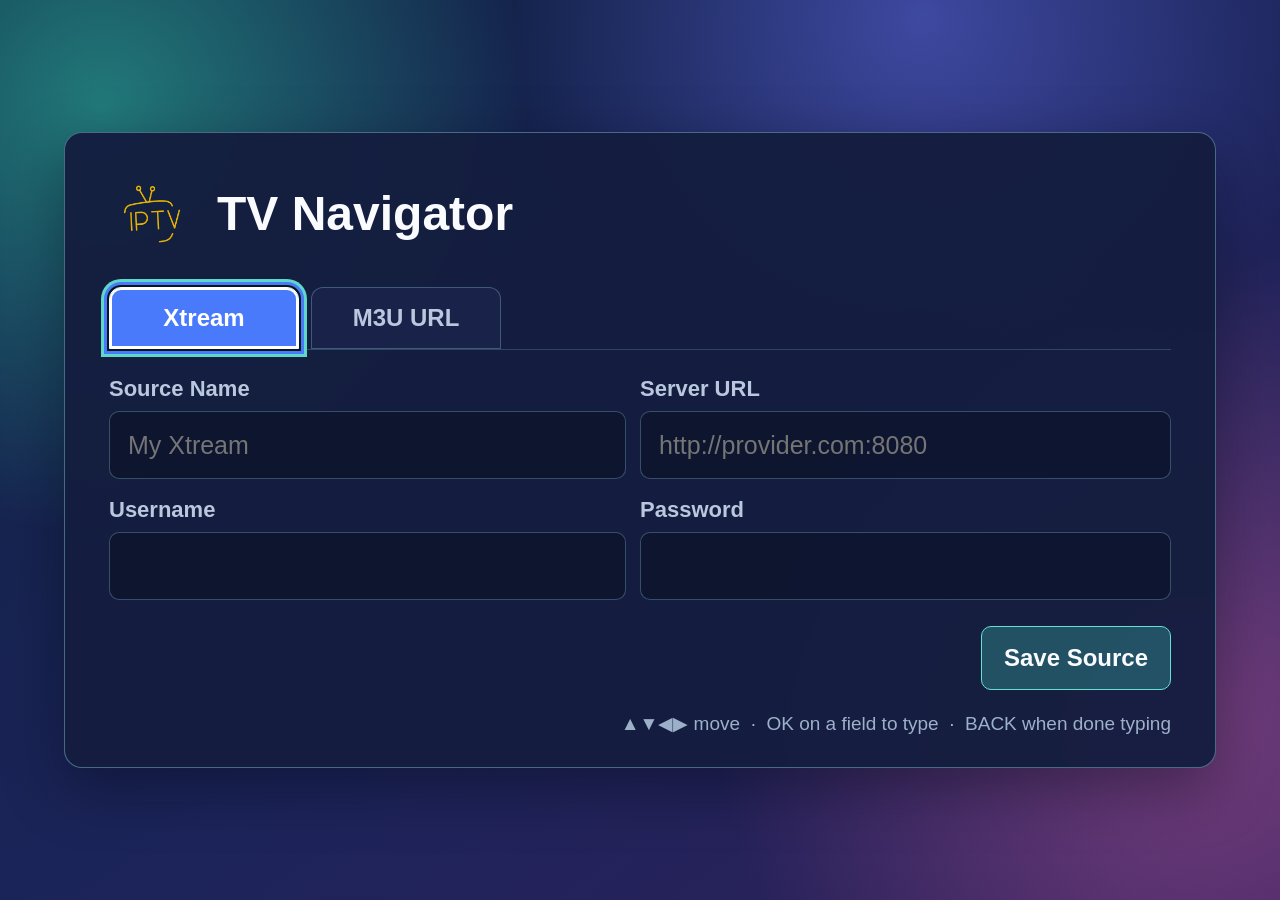
==== commit 4d35ee7a: "introduce new layout and changes like  - Login page design revamp  - add information against Movie  " ====
--- a/login.html
+++ b/login.html
@@ -12,6 +12,7 @@
         try {
           var b = document.getElementById("lp-diag");
           if (b) {
+            b.style.display = "block";
             b.style.color = "#ff9aa2";
             b.textContent =
               "JS ERROR: " +
@@ -185,6 +186,226 @@
         color: #5d6b7d;
         text-align: right;
         font-family: monospace;
+        display: none;
+      }
+
+      body {
+        background:
+          radial-gradient(circle at 10% 8%, rgba(52, 226, 182, 0.32), transparent 28%),
+          radial-gradient(circle at 88% 92%, rgba(255, 116, 190, 0.2), transparent 32%),
+          linear-gradient(145deg, #102344 0%, #1c245a 55%, #30205a 100%);
+        color: #f9fbff;
+        font-family: "Segoe UI", Arial, sans-serif;
+      }
+      #login-card {
+        width: 1180px;
+        max-width: 90vw;
+        max-height: 92vh;
+        overflow: auto;
+        background: rgba(20, 30, 63, 0.96);
+        border: 1px solid rgba(158, 228, 255, 0.38);
+        border-radius: 18px;
+        padding: 38px 44px 32px;
+        -webkit-box-shadow: 0 20px 60px rgba(3, 7, 20, 0.4);
+        box-shadow: 0 20px 60px rgba(3, 7, 20, 0.4);
+      }
+      .lp-head {
+        display: -webkit-box;
+        display: -webkit-flex;
+        display: flex;
+        -webkit-box-align: center;
+        -webkit-align-items: center;
+        align-items: center;
+        margin-bottom: 30px;
+      }
+      .lp-head .brand-mark {
+        width: 86px;
+        height: 86px;
+        margin-right: 22px;
+        -webkit-flex-shrink: 0;
+        flex-shrink: 0;
+      }
+      .lp-head h1 {
+        margin: 0;
+        font-size: 48px;
+        line-height: 1.1;
+        color: #f9fbff;
+      }
+      .lp-tabs {
+        display: -webkit-box;
+        display: -webkit-flex;
+        display: flex;
+        margin-bottom: 26px;
+        border-bottom: 1px solid rgba(158, 228, 255, 0.2);
+      }
+      .tab-btn {
+        min-width: 190px;
+        min-height: 62px;
+        margin-right: 12px;
+        border: 1px solid rgba(158, 228, 255, 0.28);
+        border-radius: 12px 12px 0 0;
+        background: rgba(27, 37, 76, 0.84);
+        color: #b9c8de;
+        font-size: 24px;
+        font-weight: 700;
+      }
+      .tab-btn.active {
+        background: rgba(67, 213, 193, 0.28);
+        border-color: #63e1d2;
+        color: #ffffff;
+      }
+      .lp-fields {
+        margin-bottom: 26px;
+      }
+      .lp-field-row {
+        margin-bottom: 18px;
+      }
+      .lp-field {
+        padding-right: 14px;
+      }
+      .lp-field label {
+        margin-bottom: 9px;
+        color: #b9c8de;
+        font-size: 22px;
+        font-weight: 600;
+      }
+      .lp-field input {
+        height: 68px;
+        border-radius: 10px;
+        border: 1px solid rgba(158, 228, 255, 0.28);
+        background: rgba(12, 19, 42, 0.72);
+        color: #ffffff;
+        padding: 0 18px;
+        font-size: 25px;
+      }
+      .lp-field input:focus {
+        outline: none;
+        border-color: #63e1d2;
+        -webkit-box-shadow: 0 0 0 4px rgba(99, 225, 210, 0.28);
+        box-shadow: 0 0 0 4px rgba(99, 225, 210, 0.28);
+      }
+      .lp-error {
+        margin-bottom: 18px;
+        border: 1px solid rgba(255, 146, 158, 0.42);
+        border-radius: 10px;
+        background: rgba(166, 44, 56, 0.2);
+        color: #ffd0d5;
+      }
+      .lp-actions {
+        margin-top: 6px;
+      }
+      .lp-actions .btn {
+        min-width: 190px;
+        min-height: 64px;
+        border-radius: 10px;
+        font-size: 24px;
+        font-weight: 700;
+      }
+      .lp-actions .btn.primary {
+        background: #63e1d2;
+        border-color: #63e1d2;
+        color: #06241f;
+      }
+      #lp-hint {
+        margin-top: 22px;
+        color: #9db0c9;
+        font-size: 19px;
+      }
+      body.tvn-theme-light {
+        background: linear-gradient(145deg, #dceeff 0%, #f6f9ff 60%, #d9f5ef 100%);
+        color: #102344;
+      }
+      body.tvn-theme-light #login-card {
+        background: rgba(255, 255, 255, 0.96);
+        border-color: rgba(18, 56, 106, 0.24);
+        -webkit-box-shadow: 0 20px 60px rgba(18, 56, 106, 0.18);
+        box-shadow: 0 20px 60px rgba(18, 56, 106, 0.18);
+      }
+      body.tvn-theme-light .lp-head h1,
+      body.tvn-theme-light .lp-field input {
+        color: #102344;
+      }
+      body.tvn-theme-light .lp-field label,
+      body.tvn-theme-light #lp-hint {
+        color: #46617f;
+      }
+      body.tvn-theme-light .lp-field input {
+        background: #f3f7fc;
+        border-color: rgba(18, 56, 106, 0.24);
+      }
+      body.tvn-theme-light .tab-btn {
+        background: #edf4fb;
+        color: #46617f;
+      }
+      body.tvn-theme-light .tab-btn.active {
+        background: #d7f3ee;
+        border-color: #168d7f;
+        color: #073d36;
+      }
+      body.tvn-theme-oled #login-card {
+        background: #050708;
+        border-color: rgba(0, 255, 255, 0.48);
+      }
+      body.tvn-theme-oled .lp-actions .btn.primary {
+        background: #00ffff;
+        border-color: #00ffff;
+      }
+      body.tvn-theme-magenta #login-card {
+        background: rgba(38, 8, 45, 0.96);
+        border-color: rgba(255, 102, 215, 0.48);
+      }
+      body.tvn-theme-magenta .tab-btn.active,
+      body.tvn-theme-magenta .lp-actions .btn.primary {
+        background: #ff66d7;
+        border-color: #ff66d7;
+        color: #2a0322;
+      }
+
+      @media screen and (min-width: 1600px) and (min-height: 900px) {
+        #login-card {
+          width: 1320px;
+          max-width: 86vw;
+          padding: 48px 58px 40px;
+        }
+        .lp-head {
+          margin-bottom: 38px;
+        }
+        .lp-head .brand-mark {
+          width: 104px;
+          height: 104px;
+          margin-right: 28px;
+        }
+        .lp-head h1 {
+          font-size: 58px;
+        }
+        .lp-tabs {
+          margin-bottom: 32px;
+        }
+        .tab-btn {
+          min-width: 220px;
+          min-height: 72px;
+          font-size: 28px;
+        }
+        .lp-field-row {
+          margin-bottom: 24px;
+        }
+        .lp-field label {
+          margin-bottom: 12px;
+          font-size: 26px;
+        }
+        .lp-field input {
+          height: 80px;
+          font-size: 29px;
+        }
+        .lp-actions .btn {
+          min-width: 220px;
+          min-height: 74px;
+          font-size: 28px;
+        }
+        #lp-hint {
+          margin-top: 28px;
+          font-size: 22px;
+        }
       }
     </style>
   </head>
@@ -196,10 +417,6 @@
             <img class="brand-logo" src="new-logo.png" alt="IPTV logo" />
           </div>
           <h1>TV Navigator</h1>
-          <p>
-            Add an IPTV source. This clean-room TV app is inspired by desktop
-            IPTV players, but rebuilt for LG webOS 3.x.
-          </p>
         </div>
 
         <div class="lp-tabs">
@@ -279,7 +496,7 @@
                 placeholder="Remote Playlist"
               />
             </div>
-            <div class="lp-field lp-field-wide" style="width: 50%">
+            <div class="lp-field lp-field-wide">
               <label for="lp-m3u-url">M3U URL</label>
               <input
                 id="lp-m3u-url"
@@ -330,7 +547,7 @@
           ▲▼◀▶ move &nbsp;·&nbsp; OK on a field to type &nbsp;·&nbsp; BACK when
           done typing
         </div>
-        <div id="lp-diag">starting…</div>
+        <div id="lp-diag"></div>
       </div>
       <!-- /login-card -->
     </div>
--- a/style.css
+++ b/style.css
@@ -413,6 +413,8 @@
 
 .sync-progress {
   margin: 12px 24px 0;
+  -webkit-flex: 0 0 auto;
+  flex: 0 0 auto;
   padding: 14px 16px;
   border-radius: 10px;
   border: 1px solid rgba(255, 255, 255, 0.12);
@@ -442,6 +444,13 @@
   height: 100%;
   width: 0%;
   background: linear-gradient(90deg, #66a8f5, #8fd67d);
+}
+
+#workspace.sync-progress-visible > .split-layout,
+#workspace.sync-progress-visible > .home-wrap,
+#workspace.sync-progress-visible > .empty-state,
+#workspace.sync-progress-visible > .status-box {
+  top: 18px;
 }
 
 .empty-state,
@@ -828,6 +837,10 @@
   background: rgba(19, 24, 31, 0.84);
 }
 
+.split-layout--wide .category-pane {
+  width: 420px;
+}
+
 /* Pane headers stay pinned; only .pane-scroll bodies move. */
 .category-pane > .section-toolbar,
 .list-pane > .section-toolbar,
@@ -1020,6 +1033,15 @@
   border-color: rgba(130, 180, 245, 0.75);
   -webkit-box-shadow: 0 0 0 3px rgba(130, 180, 245, 0.24);
   box-shadow: 0 0 0 3px rgba(130, 180, 245, 0.24);
+}
+
+.poster-card.is-opening {
+  background: rgba(73, 108, 170, 0.62);
+  border-color: rgba(160, 204, 255, 0.95);
+  -webkit-transform: scale(0.98);
+  transform: scale(0.98);
+  -webkit-transition: background 80ms ease, border-color 80ms ease, -webkit-transform 80ms ease;
+  transition: background 80ms ease, border-color 80ms ease, transform 80ms ease;
 }
 
 .channel-card-top,
@@ -1467,11 +1489,18 @@
   width: 100%;
   height: 100%;
   display: block;
-  -webkit-object-fit: contain;
-  object-fit: contain;
-  -webkit-object-position: center top;
-  object-position: center top;
-  background: #080b12;
+  position: absolute;
+  top: 0;
+  right: 0;
+  bottom: 0;
+  left: 0;
+  min-width: 100%;
+  min-height: 100%;
+  -webkit-object-fit: cover !important;
+  object-fit: cover !important;
+  -webkit-object-position: center center;
+  object-position: center center;
+  background: transparent;
 }
 
 .poster-card--live .poster {
@@ -1503,8 +1532,9 @@
 }
 
 .poster-card--title-overlay .poster img {
-  object-fit: contain;
-  background: #080b12;
+  -webkit-object-fit: cover !important;
+  object-fit: cover !important;
+  background: transparent;
 }
 
 .poster-title-overlay {
@@ -1512,15 +1542,15 @@
   right: 0;
   bottom: 0;
   left: 0;
-  min-height: 68px;
-  padding: 12px 12px 10px;
-  background: rgba(0, 0, 0, 0.16);
+  min-height: 0;
+  padding: 18px 14px 14px;
+  background: rgba(0, 0, 0, 0.72);
   color: #ffffff;
-  font-size: 18px;
+  font-size: 20px;
   font-weight: 700;
   line-height: 1.28;
   text-align: left;
-  text-shadow: 0 1px 3px #000000;
+  text-shadow: 0 2px 3px #000000, 0 0 5px #000000;
 }
 
 .poster-card .poster-body {
@@ -1631,6 +1661,267 @@
   height: 100%;
   overflow-y: auto;
   color: #f6f9ff;
+  -webkit-transform: translateX(100%);
+  transform: translateX(100%);
+  -webkit-transition: -webkit-transform 280ms ease-out;
+  transition: transform 280ms ease-out;
+}
+
+.movie-detail-modal.open .movie-detail-shell {
+  -webkit-transform: translateX(0);
+  transform: translateX(0);
+}
+
+.series-detail-shell {
+  position: relative;
+  width: 100%;
+  height: 100%;
+  overflow-y: auto;
+  color: #f6f9ff;
+  background: #0b0d11;
+}
+
+.series-detail-shell::-webkit-scrollbar,
+.series-episode-list::-webkit-scrollbar {
+  width: 0;
+  height: 0;
+}
+
+.series-detail-content {
+  display: -webkit-box;
+  display: -webkit-flex;
+  display: flex;
+  -webkit-align-items: flex-start;
+  align-items: flex-start;
+}
+
+.series-detail-poster {
+  width: 250px;
+  height: 370px;
+  margin-right: 46px;
+  overflow: hidden;
+  border-radius: 14px;
+  background: #080b12;
+  box-shadow: 0 18px 44px rgba(0, 0, 0, 0.55);
+  -webkit-flex-shrink: 0;
+  flex-shrink: 0;
+}
+
+.series-detail-poster img {
+  display: block;
+  width: 100%;
+  height: 100%;
+  object-fit: cover;
+}
+
+.series-season-bar {
+  display: -webkit-box;
+  display: -webkit-flex;
+  display: flex;
+  -webkit-box-align: center;
+  -webkit-align-items: center;
+  align-items: center;
+  margin: 0 0 34px;
+}
+
+.series-season-bar label {
+  margin-right: 14px;
+  font-size: 22px;
+  font-weight: 700;
+}
+
+.series-season-bar select {
+  min-width: 300px;
+  height: 54px;
+  padding: 0 16px;
+  border: 1px solid rgba(255, 255, 255, 0.24);
+  border-radius: 8px;
+  background: #182132;
+  color: #f6f9ff;
+  font-size: 20px;
+}
+
+.series-season-bar span {
+  margin-left: 18px;
+  color: #aab4c2;
+  font-size: 19px;
+}
+
+.series-season-bar .series-season-release {
+  margin-left: auto;
+  color: #d7e5f5;
+  font-size: 18px;
+  text-align: right;
+  white-space: nowrap;
+}
+
+.series-season-menu {
+  position: fixed;
+  z-index: 760;
+  width: 300px;
+  max-height: 440px;
+  overflow-y: auto;
+  padding: 8px;
+  border: 2px solid #79c8ff;
+  border-radius: 8px;
+  background: #111a29;
+  box-shadow: 0 12px 36px rgba(0, 0, 0, 0.7);
+}
+
+.series-season-option {
+  display: block;
+  width: 100%;
+  min-height: 54px;
+  margin: 2px 0;
+  padding: 0 16px;
+  border: 1px solid transparent;
+  border-radius: 5px;
+  background: transparent;
+  color: #f6f9ff;
+  font-size: 21px;
+  text-align: left;
+}
+
+.series-season-option.active {
+  border-color: #79c8ff;
+  background: #203854;
+}
+
+.series-season-heading {
+  margin: 0 0 22px;
+  color: #f6f9ff;
+  font-size: 30px;
+  font-weight: 700;
+  line-height: 1.2;
+}
+
+.series-episode-list {
+  padding-bottom: 48px;
+}
+
+.series-detail-cast {
+  position: relative;
+  margin-top: 34px;
+  margin-bottom: 42px;
+  padding-bottom: 30px;
+}
+
+.series-detail-cast:after {
+  position: absolute;
+  right: 0;
+  bottom: 0;
+  left: 0;
+  height: 1px;
+  background: -webkit-linear-gradient(
+    left,
+    rgba(126, 177, 224, 0.5) 0%,
+    rgba(126, 177, 224, 0.22) 48%,
+    rgba(126, 177, 224, 0) 100%
+  );
+  background: linear-gradient(
+    to right,
+    rgba(126, 177, 224, 0.5) 0%,
+    rgba(126, 177, 224, 0.22) 48%,
+    rgba(126, 177, 224, 0) 100%
+  );
+  content: "";
+}
+
+.series-episode {
+  display: -webkit-box;
+  display: -webkit-flex;
+  display: flex;
+  width: 100%;
+  min-height: 124px;
+  margin-bottom: 10px;
+  padding: 10px 18px;
+  border: 1px solid rgba(255, 255, 255, 0.1);
+  border-radius: 8px;
+  background: rgba(20, 26, 36, 0.88);
+  color: #f6f9ff;
+  text-align: left;
+  cursor: pointer;
+  -webkit-box-align: center;
+  -webkit-align-items: center;
+  align-items: center;
+}
+
+.series-episode-number {
+  width: 46px;
+  color: #8d9aae;
+  font-size: 22px;
+  font-weight: 700;
+  text-align: center;
+  -webkit-flex-shrink: 0;
+  flex-shrink: 0;
+}
+
+.series-episode-artwork {
+  width: 156px;
+  height: 88px;
+  margin: 0 20px 0 12px;
+  overflow: hidden;
+  border-radius: 5px;
+  background: #080b12;
+  -webkit-flex-shrink: 0;
+  flex-shrink: 0;
+}
+
+.series-episode-artwork img {
+  display: block;
+  width: 100%;
+  height: 100%;
+  object-fit: cover;
+}
+
+.series-episode-copy {
+  min-width: 0;
+  -webkit-box-flex: 1;
+  -webkit-flex: 1;
+  flex: 1;
+}
+
+.series-episode-copy b,
+.series-episode-copy small {
+  display: block;
+}
+
+.series-episode-copy b {
+  margin-bottom: 7px;
+  font-size: 21px;
+}
+
+.series-episode-copy small {
+  max-height: 43px;
+  overflow: hidden;
+  color: #aab4c2;
+  font-size: 16px;
+  line-height: 1.35;
+}
+
+.series-episode-copy .series-episode-release {
+  max-height: none;
+  margin-bottom: 4px;
+  color: #d7e5f5;
+  font-size: 15px;
+}
+
+.series-episode-duration {
+  width: 84px;
+  margin-left: 18px;
+  color: #aab4c2;
+  font-size: 17px;
+  text-align: right;
+  -webkit-flex-shrink: 0;
+  flex-shrink: 0;
+}
+
+.series-episode > .icon-svg {
+  width: 25px;
+  height: 25px;
+  margin-left: 18px;
+  -webkit-flex-shrink: 0;
+  flex-shrink: 0;
 }
 
 .mv-hero {
@@ -1809,6 +2100,41 @@
   background: rgba(255, 213, 105, 0.12);
   color: #ffd569;
   font-weight: 700;
+}
+
+.mv-chip-parental {
+  border-color: rgba(240, 150, 104, 0.48);
+  background: rgba(240, 150, 104, 0.14);
+  color: #ffc09d;
+  font-weight: 700;
+}
+
+.mv-chip-quality {
+  border-color: rgba(104, 225, 210, 0.42);
+  background: rgba(104, 225, 210, 0.12);
+  color: #a8eee6;
+  font-weight: 700;
+}
+
+.mv-chip-release {
+  border-color: rgba(126, 177, 224, 0.5);
+  background: rgba(126, 177, 224, 0.16);
+  color: #c8e5ff;
+  font-weight: 700;
+}
+
+.series-season-bar .series-season-release {
+  margin: 0 0 10px auto;
+  padding: 9px 18px;
+  font-size: 18px;
+}
+
+.series-episode-copy .series-episode-release {
+  display: inline-block;
+  max-width: 100%;
+  margin: 0 0 6px;
+  padding: 4px 10px;
+  font-size: 14px;
 }
 
 .mv-plot {
@@ -2432,6 +2758,122 @@
   border-color: rgba(68, 99, 139, 0.24);
   background: rgba(244, 248, 252, 0.98);
   color: #1e2f44;
+}
+
+/* Large living-room TVs: increase the reading scale while preserving the
+   fixed 1920x1080 layout and enough room for long labels. */
+@media screen and (min-width: 1600px) and (min-height: 900px) {
+  #rail {
+    width: 154px;
+    padding-top: 28px;
+  }
+
+  .rail-brand,
+  .brand-mark {
+    width: 116px;
+    height: 116px;
+  }
+
+  .rail-btn {
+    width: 126px;
+    min-height: 108px;
+    font-size: 19px;
+  }
+
+  .rail-btn .ic {
+    font-size: 40px;
+  }
+
+  #topbar {
+    height: 102px;
+    padding: 0 30px;
+  }
+
+  .source-btn {
+    width: 340px;
+    min-width: 340px;
+    height: 64px;
+    font-size: 20px;
+  }
+
+  .search-wrap {
+    width: 760px;
+    height: 70px;
+  }
+
+  #global-search {
+    font-size: 29px;
+  }
+
+  .topbar-time-value {
+    font-size: 32px;
+  }
+
+  .topbar-date-value {
+    font-size: 17px;
+  }
+
+  .icon-btn,
+  .btn,
+  .tab-btn,
+  .category-btn,
+  .segment-btn {
+    min-height: 56px;
+    padding-right: 20px;
+    padding-left: 20px;
+    font-size: 19px;
+  }
+
+  .home-wrap {
+    padding: 30px;
+  }
+
+  .section-title,
+  .series-page-title {
+    font-size: 40px;
+  }
+
+  .section-subtitle,
+  .muted,
+  .section-count {
+    font-size: 20px;
+  }
+
+  .channel-card,
+  .content-card {
+    min-height: 98px;
+    margin-bottom: 12px;
+    padding: 12px 16px;
+  }
+
+  .logo-box {
+    width: 70px;
+    height: 70px;
+    margin-right: 18px;
+  }
+
+  .card-title {
+    font-size: 27px;
+  }
+
+  .card-subtitle,
+  .epg-meta,
+  .source-subline,
+  .inline-meta,
+  .overlay-status,
+  .section-count {
+    font-size: 19px;
+  }
+
+  .empty-state p,
+  .status-box p {
+    font-size: 32px;
+  }
+
+  .empty-state h2,
+  .status-box h2 {
+    font-size: 38px;
+  }
 }
 
 body.tvn-theme-light .btn.primary,
